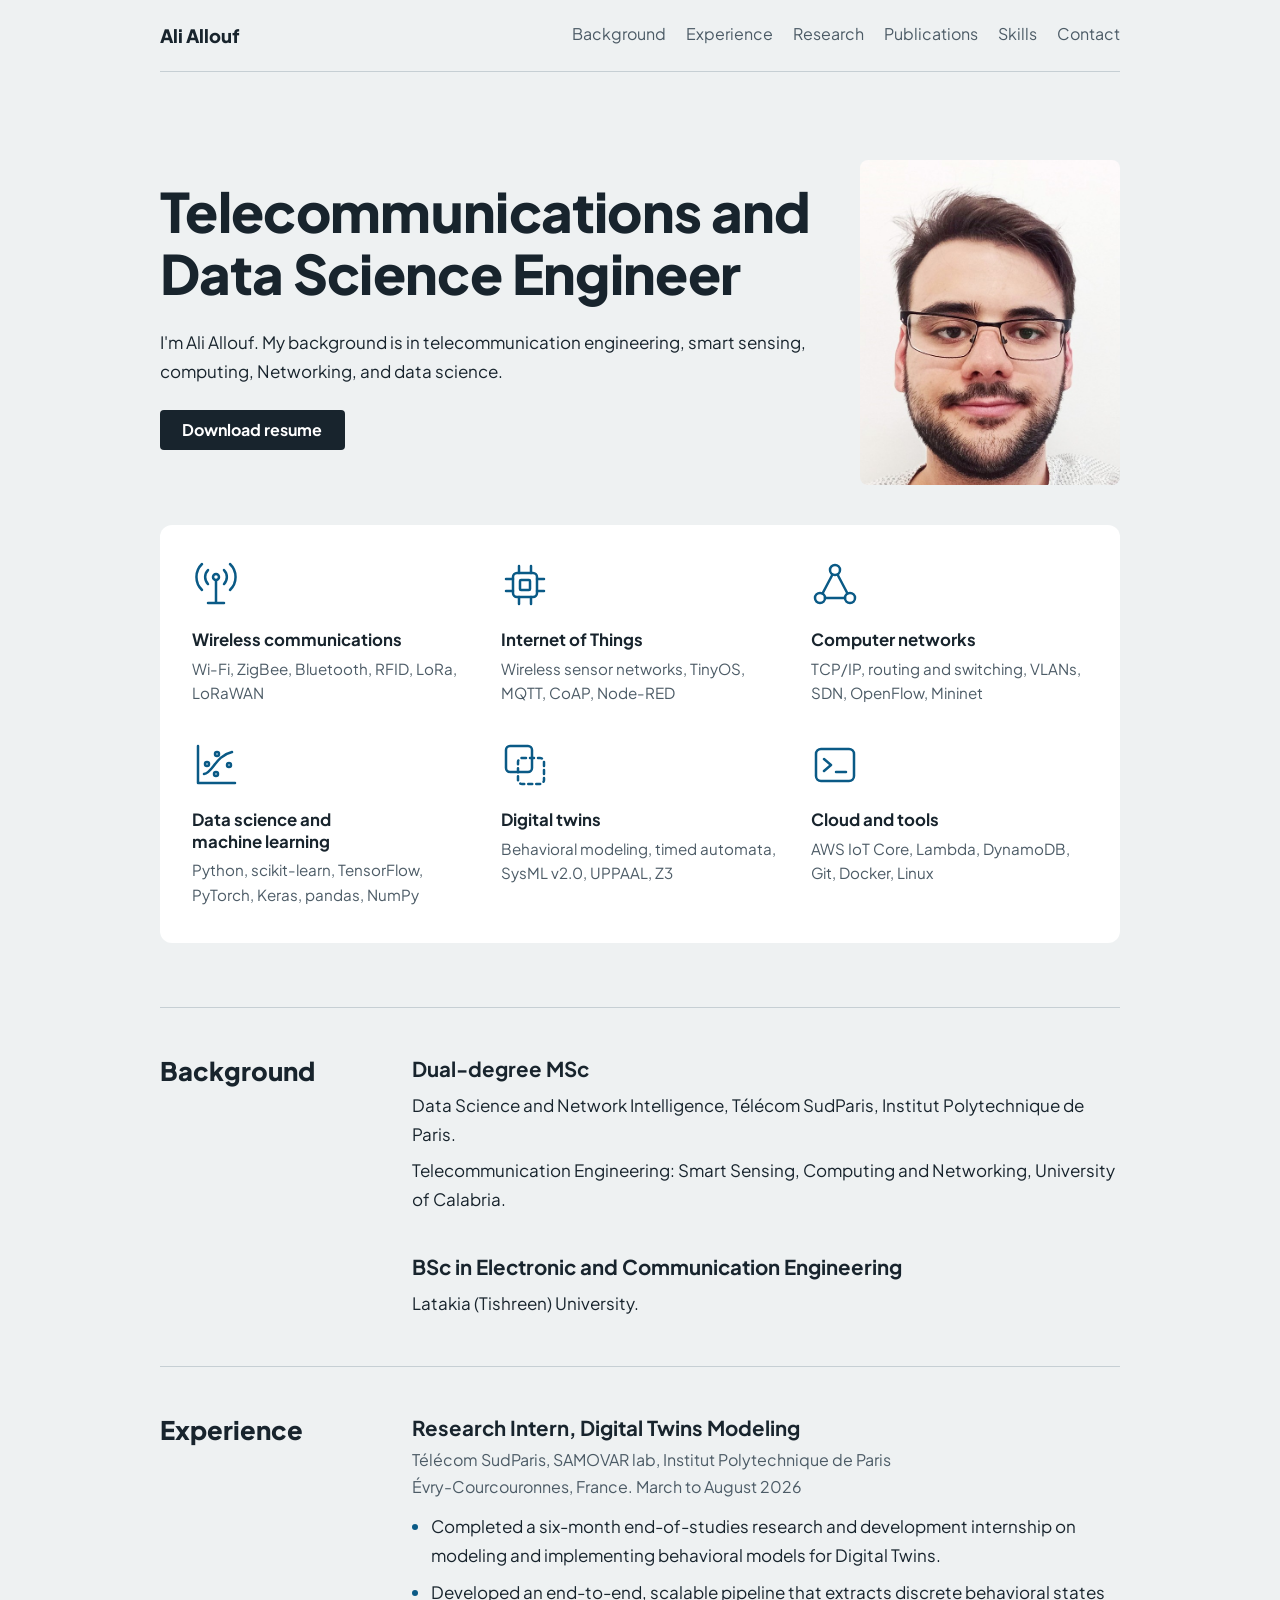
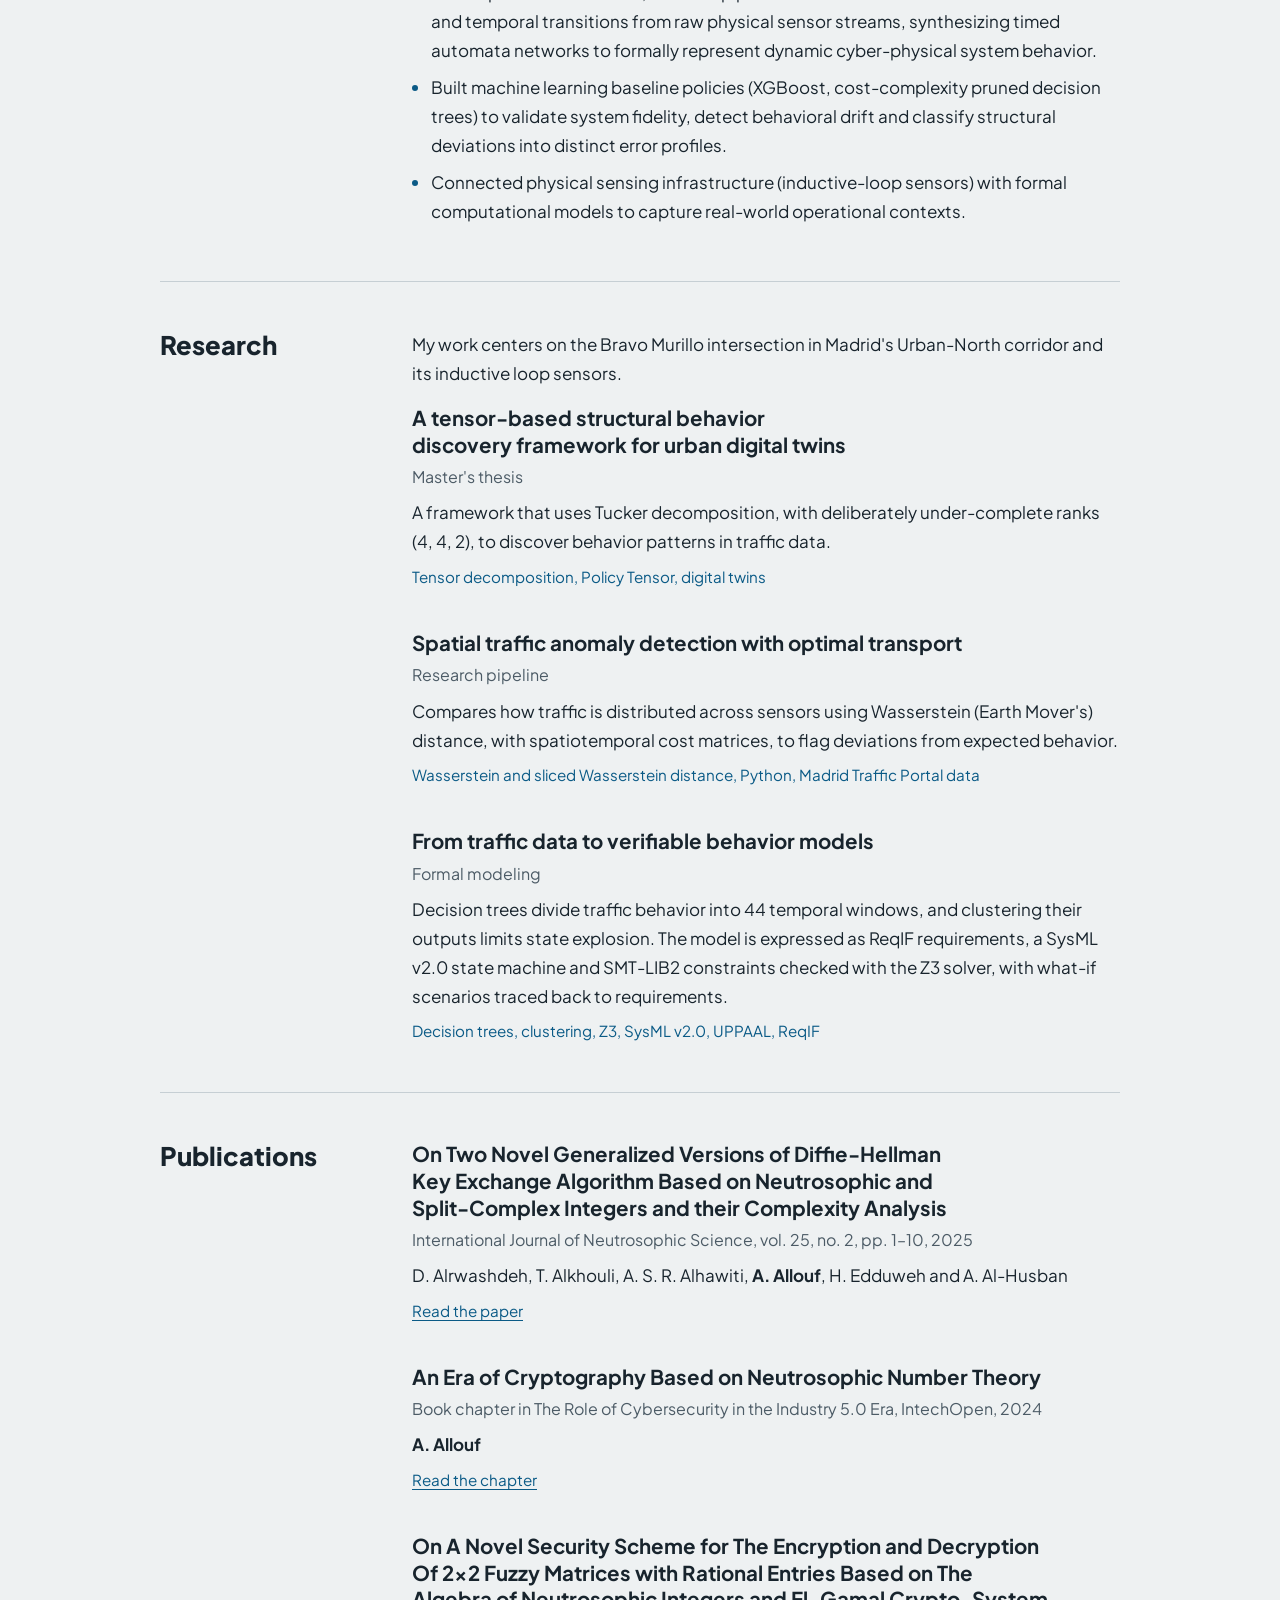
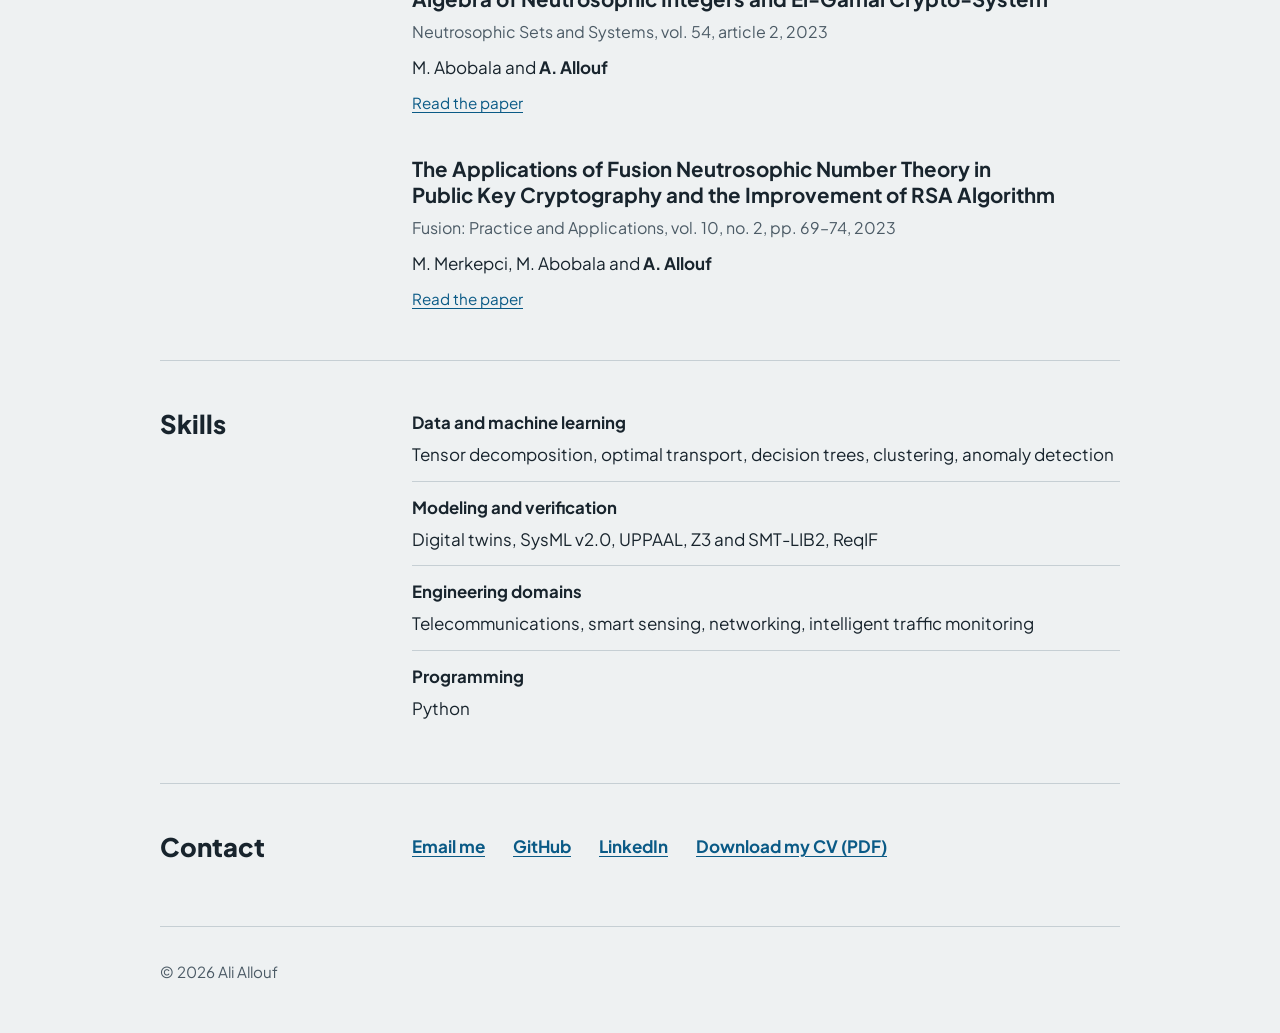
==== index.html @ 36d3539b "Add files via upload" ====
<!doctype html>
<html lang="en">
<head>
  <meta charset="utf-8">
  <meta name="viewport" content="width=device-width, initial-scale=1">
  <title>Ali Allouf: Telecommunications and Data Science Engineer </title>
  <meta name="description" content="Portfolio of Ali Allouf">
  <meta property="og:title" content="Ali Allouf">
  <meta property="og:description" content="Smart sensing, digital twins and urban traffic monitoring.">
  <meta property="og:type" content="website">
  <link rel="icon" href="assets/favicon.svg" type="image/svg+xml">
  <link rel="stylesheet" href="assets/style.css">
</head>
<body>
  <a class="skip" href="#main">Skip to content</a>

  <header class="top wrap">
    <a class="home" href="#main">Ali Allouf</a>
    <nav aria-label="Sections">
      <a href="#background">Background</a>
      <a href="#experience">Experience</a>
      <a href="#research">Research</a>
      <a href="#publication">Publications</a>
      <a href="#skills">Skills</a>
      <a href="#contact">Contact</a>
    </nav>
  </header>

  <main id="main">
    <section class="intro wrap">
      <div>
        <!-- ===== INTRO START: change only the words between the tags ===== -->
        <h1>Telecommunications and Data Science Engineer</h1>
        <p>I'm Ali Allouf. My background is in telecommunication engineering, smart sensing, computing, Networking, and data science.</p>
        <!-- ===== INTRO END ===== -->
        <p><a class="button" href="assets/Ali_Allouf_CV.pdf" download>Download resume</a></p>
      </div>
      <!-- PHOTO: upload your picture as assets/photo.jpg -->
      <img class="photo" src="assets/photo.jpg" alt="Portrait of Ali Allouf" width="600" height="750">
    </section>

    <section class="tech wrap" aria-label="Technologies">
      <ul>
        <li>
          <svg viewBox="0 0 48 48" aria-hidden="true"><path d="M24 20v22M16 42h16"/><circle cx="24" cy="16" r="3"/><path d="M16 23a10 10 0 0 1 0-14M32 9a10 10 0 0 1 0 14M10 29a18 18 0 0 1 0-26M38 3a18 18 0 0 1 0 26"/></svg>
          <h3>Wireless communications</h3>
          <p>Wi-Fi, ZigBee, Bluetooth, RFID, LoRa, LoRaWAN</p>
        </li>
        <li>
          <svg viewBox="0 0 48 48" aria-hidden="true"><rect x="12" y="12" width="24" height="24" rx="4"/><rect x="19" y="19" width="10" height="10" rx="1"/><path d="M18 12V5M30 12V5M18 43v-7M30 43v-7M12 18H5M12 30H5M43 18h-7M43 30h-7"/></svg>
          <h3>Internet of Things</h3>
          <p>Wireless sensor networks, TinyOS, MQTT, CoAP, Node-RED</p>
        </li>
        <li>
          <svg viewBox="0 0 48 48" aria-hidden="true"><circle cx="24" cy="9" r="5"/><circle cx="9" cy="37" r="5"/><circle cx="39" cy="37" r="5"/><path d="M21.5 13.5 11.5 32.5M26.5 13.5l10 19M14 37h20"/></svg>
          <h3>Computer networks</h3>
          <p>TCP/IP, routing and switching, VLANs, SDN, OpenFlow, Mininet</p>
        </li>
        <li>
          <svg viewBox="0 0 48 48" aria-hidden="true"><path d="M6 5v37h37M12 33c9-1 11-18 28-22"/><circle cx="15" cy="23" r="2"/><circle cx="24" cy="33" r="2"/><circle cx="25" cy="13" r="2"/><circle cx="37" cy="24" r="2"/></svg>
          <h3>Data science and machine learning</h3>
          <p>Python, scikit-learn, TensorFlow, PyTorch, Keras, pandas, NumPy</p>
        </li>
        <li>
          <svg viewBox="0 0 48 48" aria-hidden="true"><rect x="5" y="5" width="26" height="26" rx="4"/><rect x="17" y="17" width="26" height="26" rx="4" stroke-dasharray="4 4"/></svg>
          <h3>Digital twins</h3>
          <p>Behavioral modeling, timed automata, SysML v2.0, UPPAAL, Z3</p>
        </li>
        <li>
          <svg viewBox="0 0 48 48" aria-hidden="true"><rect x="5" y="8" width="38" height="32" rx="5"/><path d="m13 18 7 6-7 6M25 31h10"/></svg>
          <h3>Cloud and tools</h3>
          <p>AWS IoT Core, Lambda, DynamoDB, Git, Docker, Linux</p>
        </li>
      </ul>
    </section>

    <section class="block wrap" id="background">
      <h2>Background</h2>
      <div class="body">
        <article>
          <h3>Dual-degree MSc</h3>
          <p>Data Science and Network Intelligence, Télécom SudParis, Institut Polytechnique de Paris.</p>
          <p>Telecommunication Engineering: Smart Sensing, Computing and Networking, University of Calabria.</p>
        </article>
        <article>
          <h3>BSc in Electronic and Communication Engineering</h3>
          <p>Latakia (Tishreen) University.</p>
        </article>
      </div>
    </section>

    <section class="block wrap" id="experience">
      <h2>Experience</h2>
      <div class="body">
        <article>
          <h3>Research Intern, Digital Twins Modeling</h3>
          <p class="kind">Télécom SudParis, SAMOVAR lab, Institut Polytechnique de Paris<br>Évry-Courcouronnes, France. March to August 2026</p>
          <ul class="points">
            <li>Completed a six-month end-of-studies research and development internship on modeling and implementing behavioral models for Digital Twins.</li>
            <li>Developed an end-to-end, scalable pipeline that extracts discrete behavioral states and temporal transitions from raw physical sensor streams, synthesizing timed automata networks to formally represent dynamic cyber-physical system behavior.</li>
            <li>Built machine learning baseline policies (XGBoost, cost-complexity pruned decision trees) to validate system fidelity, detect behavioral drift and classify structural deviations into distinct error profiles.</li>
            <li>Connected physical sensing infrastructure (inductive-loop sensors) with formal computational models to capture real-world operational contexts.</li>
          </ul>
        </article>
      </div>
    </section>

    <section class="block wrap" id="research">
      <h2>Research</h2>
      <div class="body">
        <p>My work centers on the Bravo Murillo intersection in Madrid's Urban-North corridor and its inductive loop sensors.</p>

        <article>
          <h3>A tensor-based structural behavior discovery framework for urban digital twins</h3>
          <p class="kind">Master's thesis</p>
          <p>A framework that uses Tucker decomposition, with deliberately under-complete ranks (4, 4, 2), to discover behavior patterns in traffic data.</p>
          <p class="methods">Tensor decomposition, Policy Tensor, digital twins</p>
        </article>

        <article>
          <h3>Spatial traffic anomaly detection with optimal transport</h3>
          <p class="kind">Research pipeline</p>
          <p>Compares how traffic is distributed across sensors using Wasserstein (Earth Mover's) distance, with spatiotemporal cost matrices, to flag deviations from expected behavior.</p>
          <p class="methods">Wasserstein and sliced Wasserstein distance, Python, Madrid Traffic Portal data</p>
        </article>

        <article>
          <h3>From traffic data to verifiable behavior models</h3>
          <p class="kind">Formal modeling</p>
          <p>Decision trees divide traffic behavior into 44 temporal windows, and clustering their outputs limits state explosion. The model is expressed as ReqIF requirements, a SysML v2.0 state machine and SMT-LIB2 constraints checked with the Z3 solver, with what-if scenarios traced back to requirements.</p>
          <p class="methods">Decision trees, clustering, Z3, SysML v2.0, UPPAAL, ReqIF</p>
        </article>
      </div>
    </section>

    <section class="block wrap" id="publication">
      <h2>Publications</h2>
      <div class="body">
        <article>
          <h3>On Two Novel Generalized Versions of Diffie-Hellman Key Exchange Algorithm Based on Neutrosophic and Split-Complex Integers and their Complexity Analysis</h3>
          <p class="kind">International Journal of Neutrosophic Science, vol. 25, no. 2, pp. 1–10, 2025</p>
          <p>D. Alrwashdeh, T. Alkhouli, A. S. R. Alhawiti, <strong>A. Allouf</strong>, H. Edduweh and A. Al-Husban</p>
          <p class="methods"><a href="https://americaspg.com/articleinfo/21/show/3110">Read the paper</a></p>
        </article>
        <article>
          <h3>An Era of Cryptography Based on Neutrosophic Number Theory</h3>
          <p class="kind">Book chapter in The Role of Cybersecurity in the Industry 5.0 Era, IntechOpen, 2024</p>
          <p><strong>A. Allouf</strong></p>
          <p class="methods"><a href="https://www.intechopen.com/chapters/89466">Read the chapter</a></p>
        </article>
        <article>
          <h3>On A Novel Security Scheme for The Encryption and Decryption Of 2×2 Fuzzy Matrices with Rational Entries Based on The Algebra of Neutrosophic Integers and El-Gamal Crypto-System</h3>
          <p class="kind">Neutrosophic Sets and Systems, vol. 54, article 2, 2023</p>
          <p>M. Abobala and <strong>A. Allouf</strong></p>
          <p class="methods"><a href="https://zenodo.org/records/7814503">Read the paper</a></p>
        </article>
        <article>
          <h3>The Applications of Fusion Neutrosophic Number Theory in Public Key Cryptography and the Improvement of RSA Algorithm</h3>
          <p class="kind">Fusion: Practice and Applications, vol. 10, no. 2, pp. 69–74, 2023</p>
          <p>M. Merkepci, M. Abobala and <strong>A. Allouf</strong></p>
          <p class="methods"><a href="https://www.americaspg.com/articleinfo/3/show/1652">Read the paper</a></p>
        </article>
      </div>
    </section>

    <section class="block wrap" id="skills">
      <h2>Skills</h2>
      <dl class="body">
        <div><dt>Data and machine learning</dt><dd>Tensor decomposition, optimal transport, decision trees, clustering, anomaly detection</dd></div>
        <div><dt>Modeling and verification</dt><dd>Digital twins, SysML v2.0, UPPAAL, Z3 and SMT-LIB2, ReqIF</dd></div>
        <div><dt>Engineering domains</dt><dd>Telecommunications, smart sensing, networking, intelligent traffic monitoring</dd></div>
        <div><dt>Programming</dt><dd>Python</dd></div>
      </dl>
    </section>

    <section class="block wrap" id="contact">
      <h2>Contact</h2>
      <div class="body">
        <ul class="links">
          <li><a href="mailto:ali1allouf@gmail.com">Email me</a></li>
          <li><a href="https://github.com/aliallouf">GitHub</a></li>
          <li><a href="https://www.linkedin.com/in/ali-allouf-586235282/">LinkedIn</a></li>
          <li><a href="assets/Ali_Allouf_CV.pdf">Download my CV (PDF)</a></li>
        </ul>  
      </div>
    </section>
  </main>

  <footer class="wrap">© 2026 Ali Allouf</footer>
</body>
</html>
---- assets/style.css ----
@font-face { font-family: "Jakarta"; font-weight: 400; font-display: swap; src: url("fonts/plus-jakarta-sans-latin-400-normal.woff2") format("woff2"); }
@font-face { font-family: "Jakarta"; font-weight: 500; font-display: swap; src: url("fonts/plus-jakarta-sans-latin-500-normal.woff2") format("woff2"); }
@font-face { font-family: "Jakarta"; font-weight: 700; font-display: swap; src: url("fonts/plus-jakarta-sans-latin-700-normal.woff2") format("woff2"); }
@font-face { font-family: "Jakarta"; font-weight: 800; font-display: swap; src: url("fonts/plus-jakarta-sans-latin-800-normal.woff2") format("woff2"); }
:root {
  --ground: #eef1f2;
  --ink: #18242d;
  --muted: #4c5b66;
  --asphalt: #333d45;
  --marking: #f4b400;
  --link: #0a5a86;
  --rule: #c6cfd4;
}

* { box-sizing: border-box; }
html { scroll-behavior: smooth; }
body {
  margin: 0;
  background: var(--ground);
  color: var(--ink);
  font: 400 1.0625rem/1.7 "Jakarta", system-ui, sans-serif;
}
.wrap { width: min(100% - 2.5rem, 960px); margin-inline: auto; }
a { color: var(--link); text-underline-offset: 0.2em; }
a:focus-visible { outline: 3px solid var(--link); outline-offset: 3px; }
.skip { position: absolute; left: -999rem; }
.skip:focus { left: 1rem; top: 1rem; background: #fff; padding: 0.5rem 1rem; z-index: 1; }

h1, h2, h3, .top, .kind, .methods, dt, footer, .links { font-family: "Jakarta", system-ui, sans-serif; }

.top { display: flex; flex-wrap: wrap; justify-content: space-between; gap: 0.5rem 2rem; padding-block: 1.25rem; border-bottom: 1px solid var(--rule); }
.home { font-weight: 800; font-size: 1.15rem; color: var(--ink); text-decoration: none; }
nav { display: flex; flex-wrap: wrap; gap: 0.25rem 1.25rem; font-size: 1rem; }
nav a { text-decoration: none; color: var(--muted); }
nav a:hover { color: var(--link); text-decoration: underline; }

.intro { display: grid; grid-template-columns: minmax(0, 1fr) 260px; gap: 3rem; align-items: center; padding-block: clamp(3rem, 8vw, 5.5rem) 2.5rem; }
.photo { display: block; width: 100%; height: auto; aspect-ratio: 4 / 5; object-fit: cover; border-radius: 8px; }
.button { display: inline-block; margin-top: 0.5rem; padding: 0.6rem 1.4rem; background: var(--ink); color: #fff; border-radius: 4px; font: 700 1rem "Jakarta", system-ui, sans-serif; text-decoration: none; }
.button:hover { background: var(--link); }
h1 { margin: 0 0 1.5rem; max-width: 19ch; font-weight: 800; font-size: clamp(2.1rem, 5.2vw, 3.4rem); line-height: 1.14; letter-spacing: -0.012em; text-wrap: balance; }
.intro p { max-width: 62ch; margin: 0 0 1rem; }
.intro .status { border-left: 6px solid var(--marking); padding-left: 1rem; font-weight: 700; }

.tech { margin-bottom: 4rem; background: #fff; border-radius: 12px; padding: 2.25rem 2rem; }
.tech ul { list-style: none; margin: 0; padding: 0; display: grid; grid-template-columns: repeat(3, minmax(0, 1fr)); gap: 2.25rem 2rem; }
.tech svg { width: 48px; height: 48px; fill: none; stroke: var(--link); stroke-width: 2.5; stroke-linecap: round; stroke-linejoin: round; overflow: visible; }
.tech h3 { margin-top: 0.75rem; font-size: 1.05rem; }
.tech p { margin: 0.35rem 0 0; color: var(--muted); font-size: 0.95rem; line-height: 1.6; }
.points { margin: 0.75rem 0 0; padding-left: 1.2rem; }
.points li { margin-bottom: 0.5rem; }
.points li::marker { color: var(--link); }

.block { display: grid; grid-template-columns: 220px 1fr; gap: 2rem; padding-block: 3rem; border-top: 1px solid var(--rule); scroll-margin-top: 1rem; }
h2 { margin: 0; font-size: 1.6rem; font-weight: 800; line-height: 1.2; }
.body { max-width: 66ch; margin: 0; }
.body > :first-child, article > :first-child { margin-top: 0; }
article { margin-bottom: 2.5rem; }
article:last-child { margin-bottom: 0; }
article p { margin: 0.5rem 0 0; }
h3 { margin: 0; font-size: 1.28rem; font-weight: 700; line-height: 1.3; text-wrap: balance; }
article .kind { margin-top: 0.3rem; color: var(--muted); font-size: 1rem; }
article .methods { font-size: 0.95rem; color: var(--link); }

dl div { padding-block: 0.75rem; border-bottom: 1px solid var(--rule); }
dl div:first-child { padding-top: 0; }
dl div:last-child { border-bottom: 0; }
dt { font-weight: 700; font-size: 1.05rem; }
dd { margin: 0.15rem 0 0; }

.links { list-style: none; padding: 0; display: flex; flex-wrap: wrap; gap: 0.75rem 1.75rem; font-weight: 700; }
footer { padding-block: 2rem 3rem; border-top: 1px solid var(--rule); color: var(--muted); font-size: 0.95rem; }

@media (max-width: 720px) {
  .intro { grid-template-columns: minmax(0, 1fr); gap: 2rem; }
  .photo { order: -1; width: min(220px, 70%); }
  .block { grid-template-columns: 1fr; gap: 1.25rem; padding-block: 2.5rem; }
  .tech { padding: 1.75rem 1.25rem; }
  .tech ul { grid-template-columns: repeat(2, minmax(0, 1fr)); gap: 1.75rem 1.25rem; }
}
@media (max-width: 460px) {
  .tech ul { grid-template-columns: minmax(0, 1fr); }
}
@media (prefers-reduced-motion: reduce) {
  html { scroll-behavior: auto; }
}
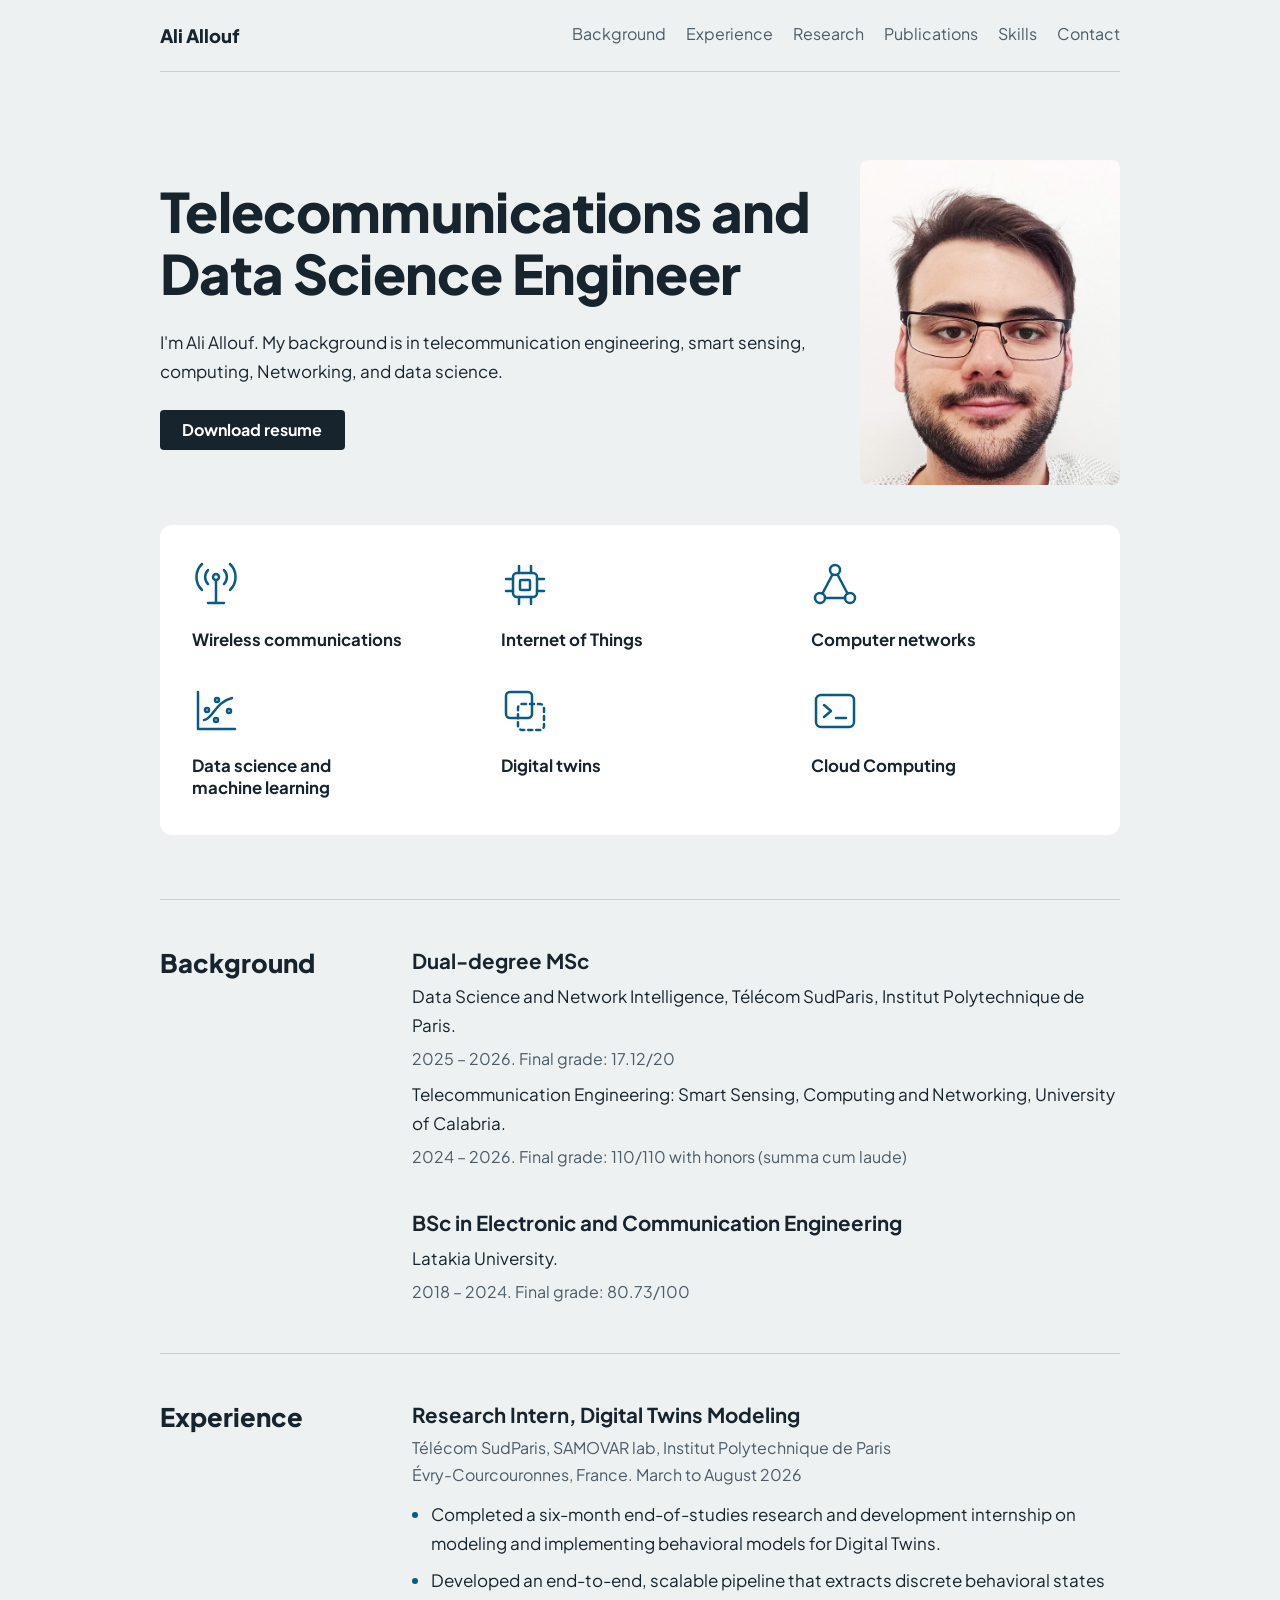
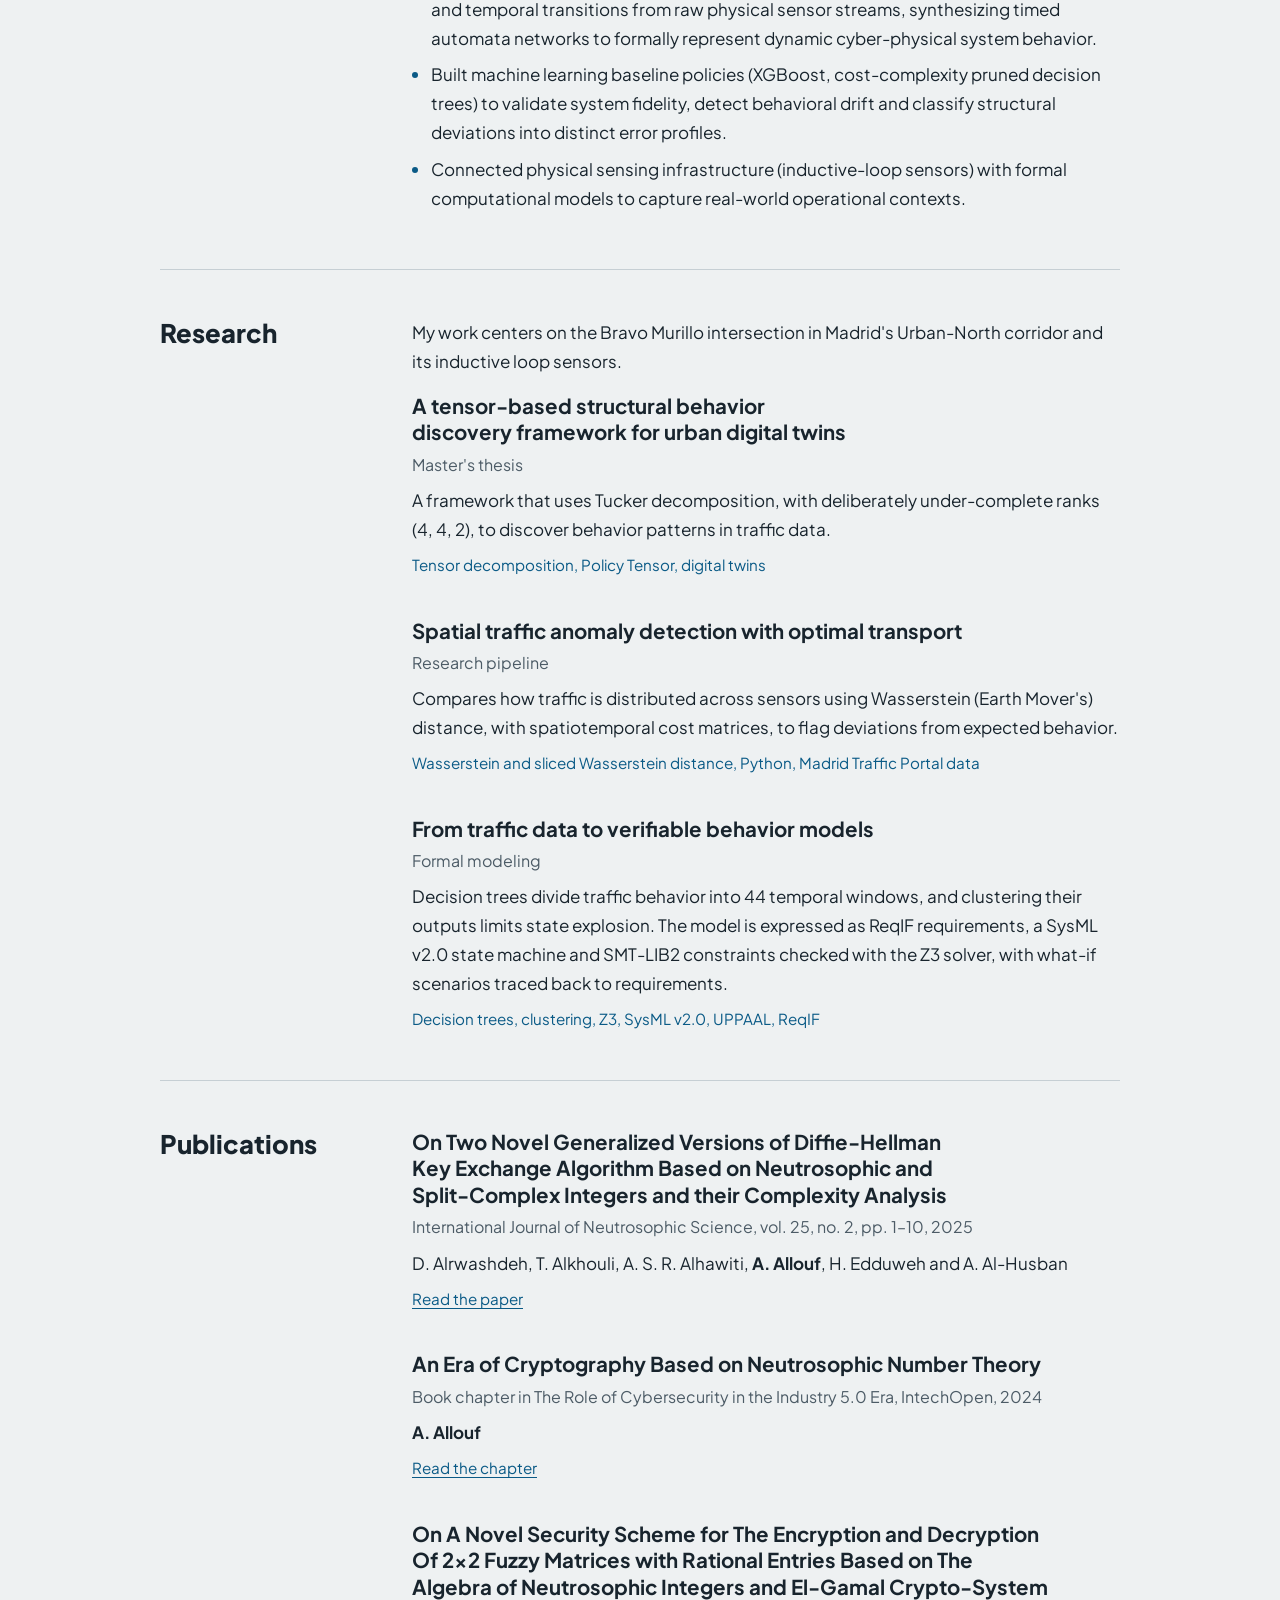
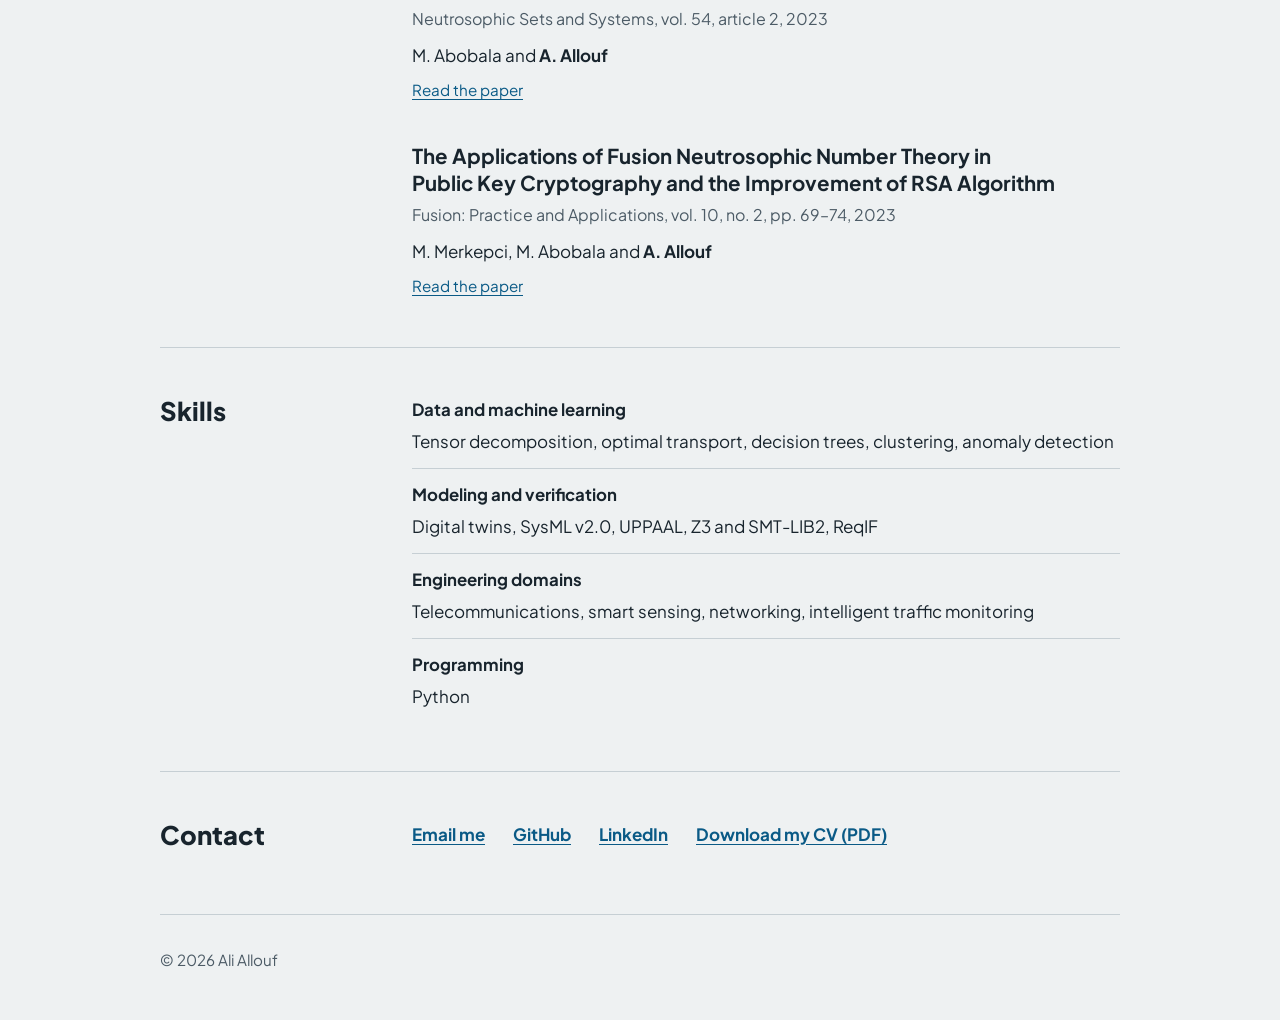
==== commit 29484df3: "Update technology references and education details Removed outdated technology references and update" ====
--- a/index.html
+++ b/index.html
@@ -44,32 +44,26 @@
         <li>
           <svg viewBox="0 0 48 48" aria-hidden="true"><path d="M24 20v22M16 42h16"/><circle cx="24" cy="16" r="3"/><path d="M16 23a10 10 0 0 1 0-14M32 9a10 10 0 0 1 0 14M10 29a18 18 0 0 1 0-26M38 3a18 18 0 0 1 0 26"/></svg>
           <h3>Wireless communications</h3>
-          <p>Wi-Fi, ZigBee, Bluetooth, RFID, LoRa, LoRaWAN</p>
         </li>
         <li>
           <svg viewBox="0 0 48 48" aria-hidden="true"><rect x="12" y="12" width="24" height="24" rx="4"/><rect x="19" y="19" width="10" height="10" rx="1"/><path d="M18 12V5M30 12V5M18 43v-7M30 43v-7M12 18H5M12 30H5M43 18h-7M43 30h-7"/></svg>
           <h3>Internet of Things</h3>
-          <p>Wireless sensor networks, TinyOS, MQTT, CoAP, Node-RED</p>
         </li>
         <li>
           <svg viewBox="0 0 48 48" aria-hidden="true"><circle cx="24" cy="9" r="5"/><circle cx="9" cy="37" r="5"/><circle cx="39" cy="37" r="5"/><path d="M21.5 13.5 11.5 32.5M26.5 13.5l10 19M14 37h20"/></svg>
           <h3>Computer networks</h3>
-          <p>TCP/IP, routing and switching, VLANs, SDN, OpenFlow, Mininet</p>
         </li>
         <li>
           <svg viewBox="0 0 48 48" aria-hidden="true"><path d="M6 5v37h37M12 33c9-1 11-18 28-22"/><circle cx="15" cy="23" r="2"/><circle cx="24" cy="33" r="2"/><circle cx="25" cy="13" r="2"/><circle cx="37" cy="24" r="2"/></svg>
           <h3>Data science and machine learning</h3>
-          <p>Python, scikit-learn, TensorFlow, PyTorch, Keras, pandas, NumPy</p>
         </li>
         <li>
           <svg viewBox="0 0 48 48" aria-hidden="true"><rect x="5" y="5" width="26" height="26" rx="4"/><rect x="17" y="17" width="26" height="26" rx="4" stroke-dasharray="4 4"/></svg>
           <h3>Digital twins</h3>
-          <p>Behavioral modeling, timed automata, SysML v2.0, UPPAAL, Z3</p>
         </li>
         <li>
           <svg viewBox="0 0 48 48" aria-hidden="true"><rect x="5" y="8" width="38" height="32" rx="5"/><path d="m13 18 7 6-7 6M25 31h10"/></svg>
-          <h3>Cloud and tools</h3>
-          <p>AWS IoT Core, Lambda, DynamoDB, Git, Docker, Linux</p>
+          <h3>Cloud Computing</h3>
         </li>
       </ul>
     </section>
@@ -80,15 +74,18 @@
         <article>
           <h3>Dual-degree MSc</h3>
           <p>Data Science and Network Intelligence, Télécom SudParis, Institut Polytechnique de Paris.</p>
+          <p class="kind">2025 – 2026. Final grade: 17.12/20</p>
           <p>Telecommunication Engineering: Smart Sensing, Computing and Networking, University of Calabria.</p>
+          <p class="kind">2024 – 2026. Final grade: 110/110 with honors (summa cum laude)</p>
         </article>
         <article>
           <h3>BSc in Electronic and Communication Engineering</h3>
-          <p>Latakia (Tishreen) University.</p>
+          <p>Latakia University.</p>
+          <p class="kind">2018 – 2024. Final grade: 80.73/100</p>
         </article>
       </div>
     </section>
-
+    
     <section class="block wrap" id="experience">
       <h2>Experience</h2>
       <div class="body">
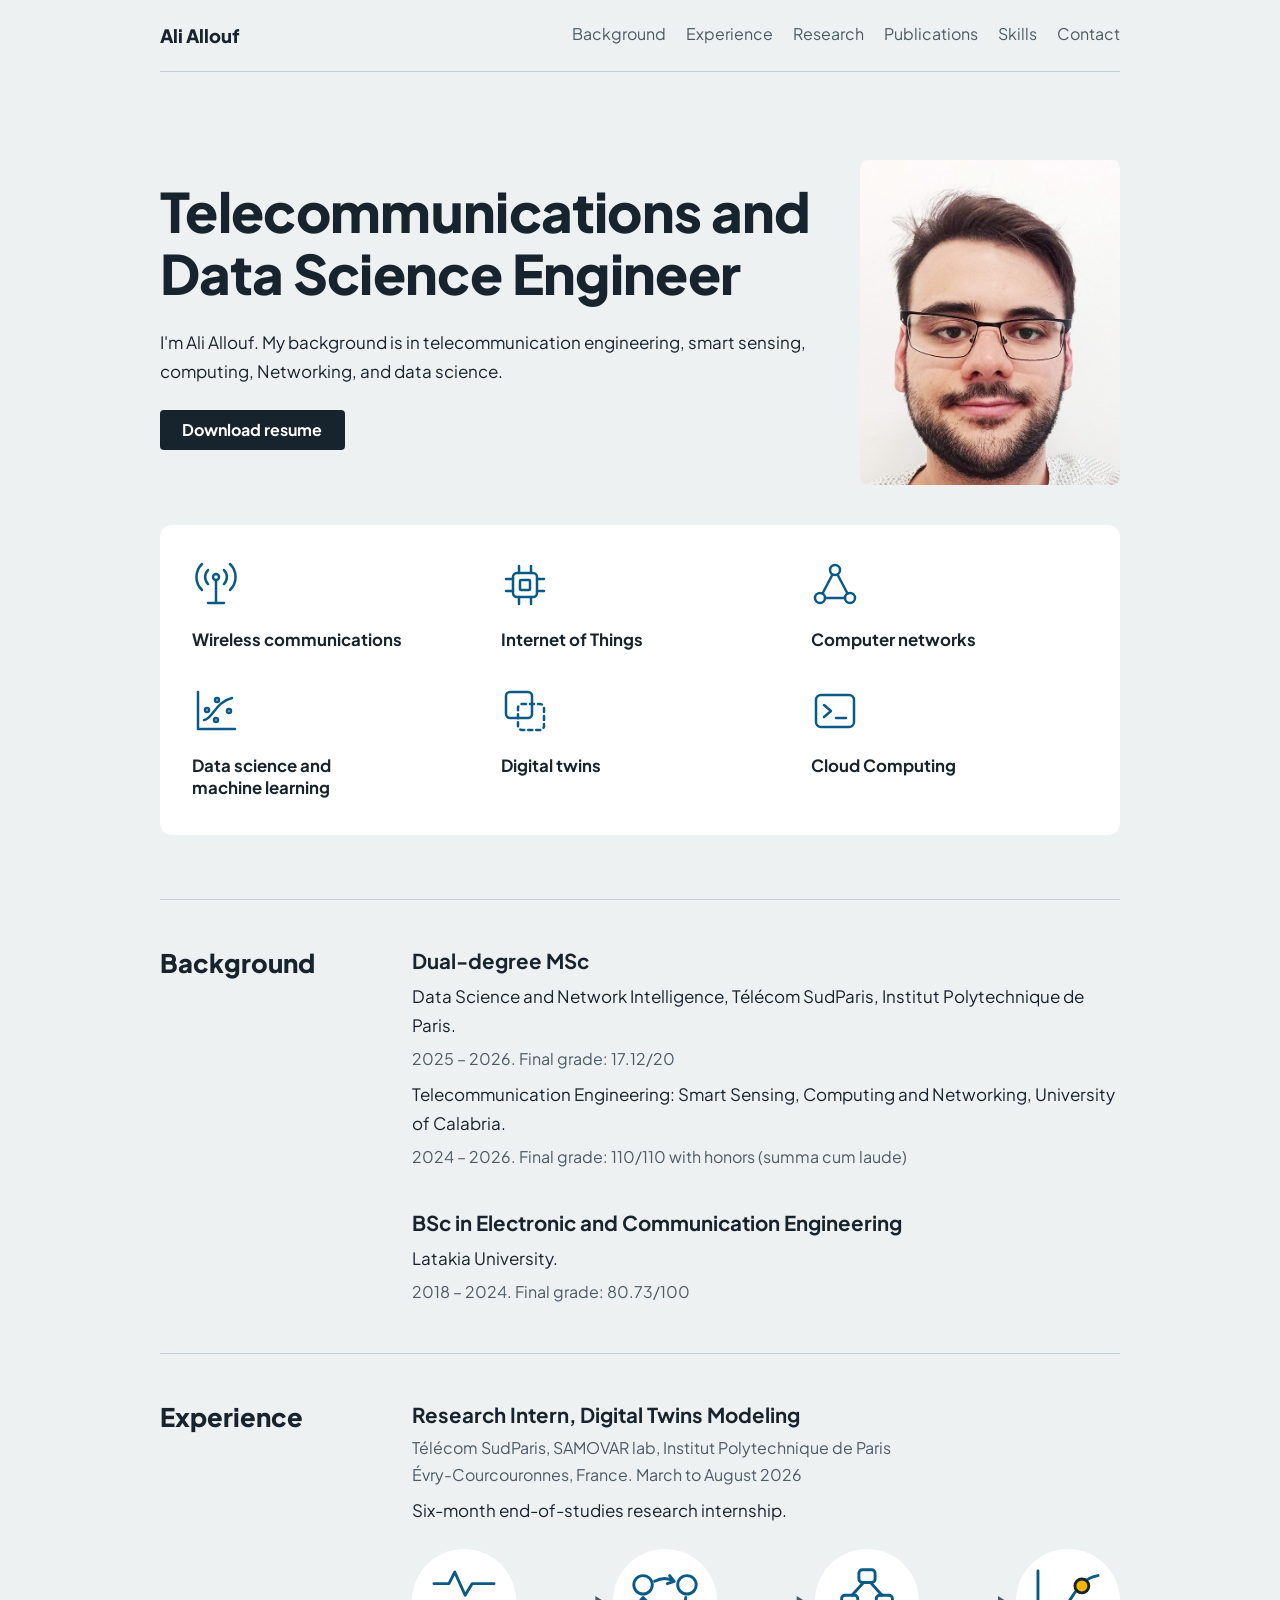
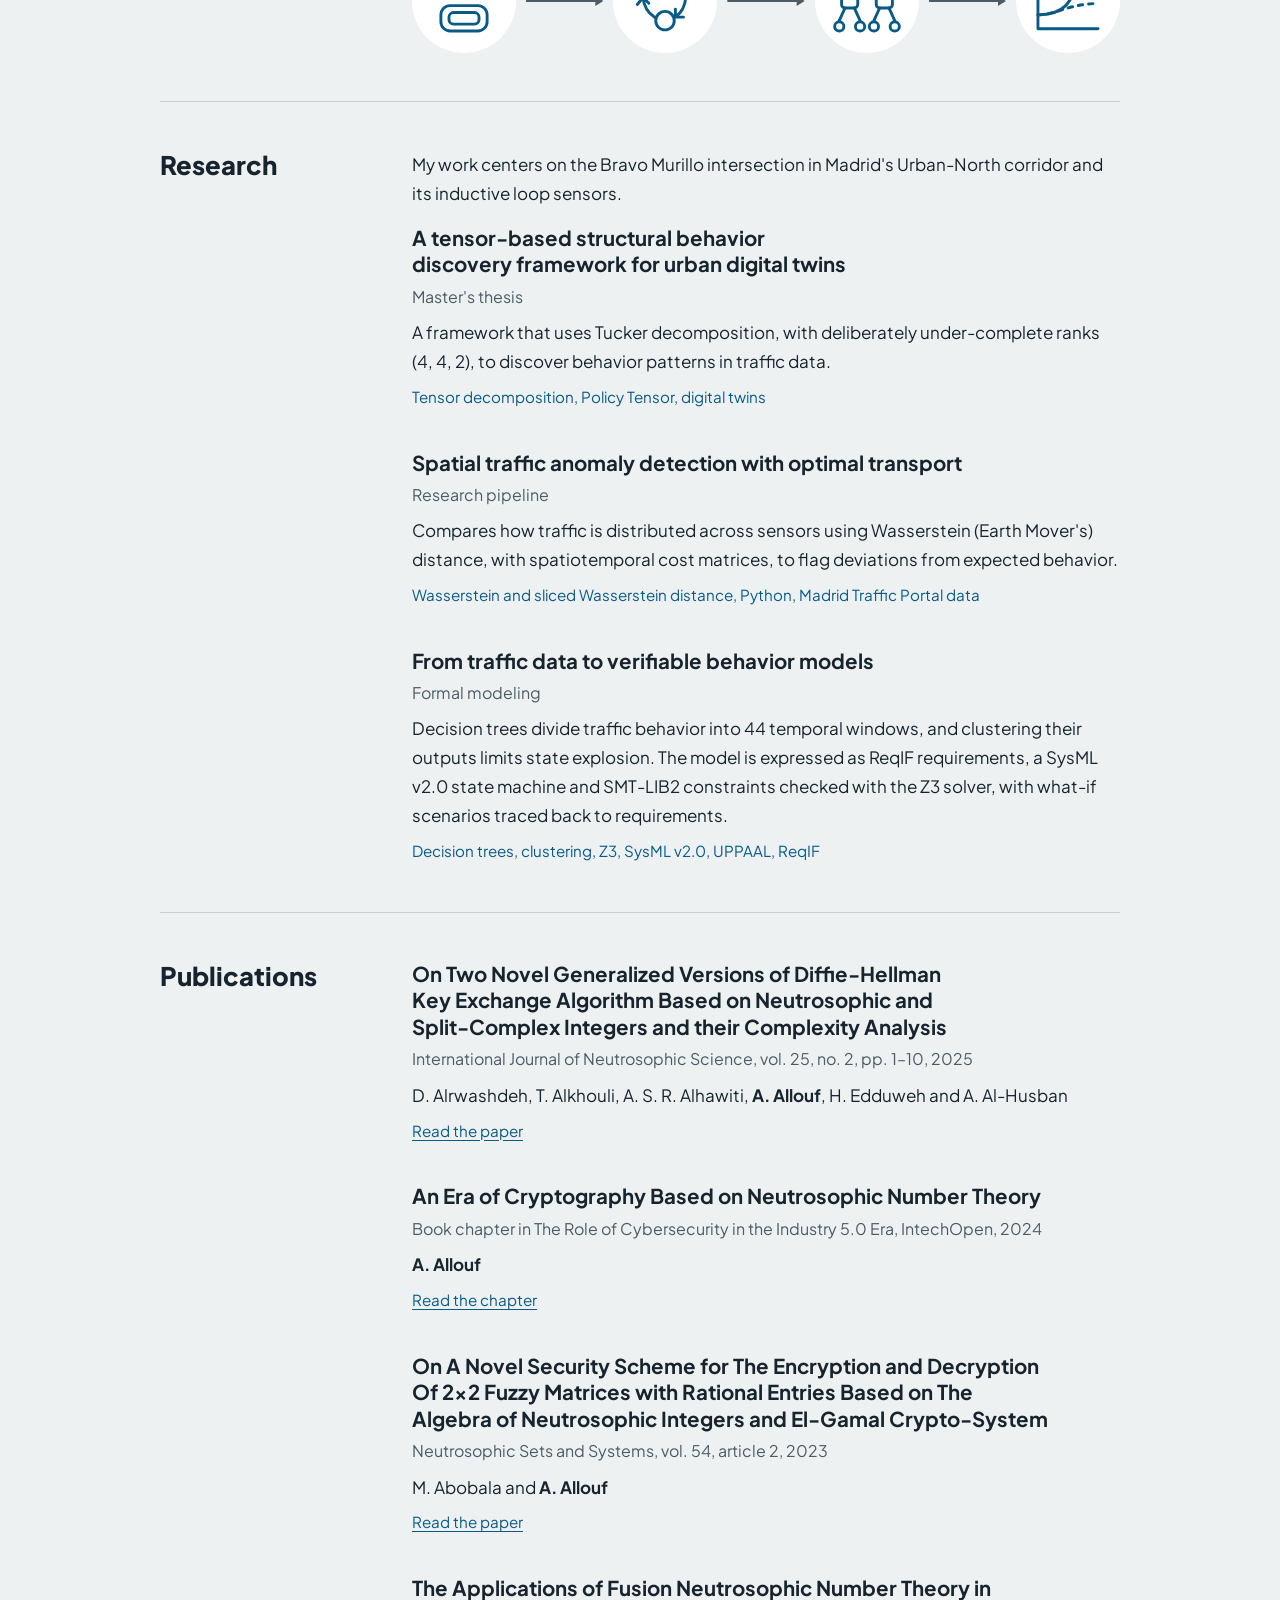
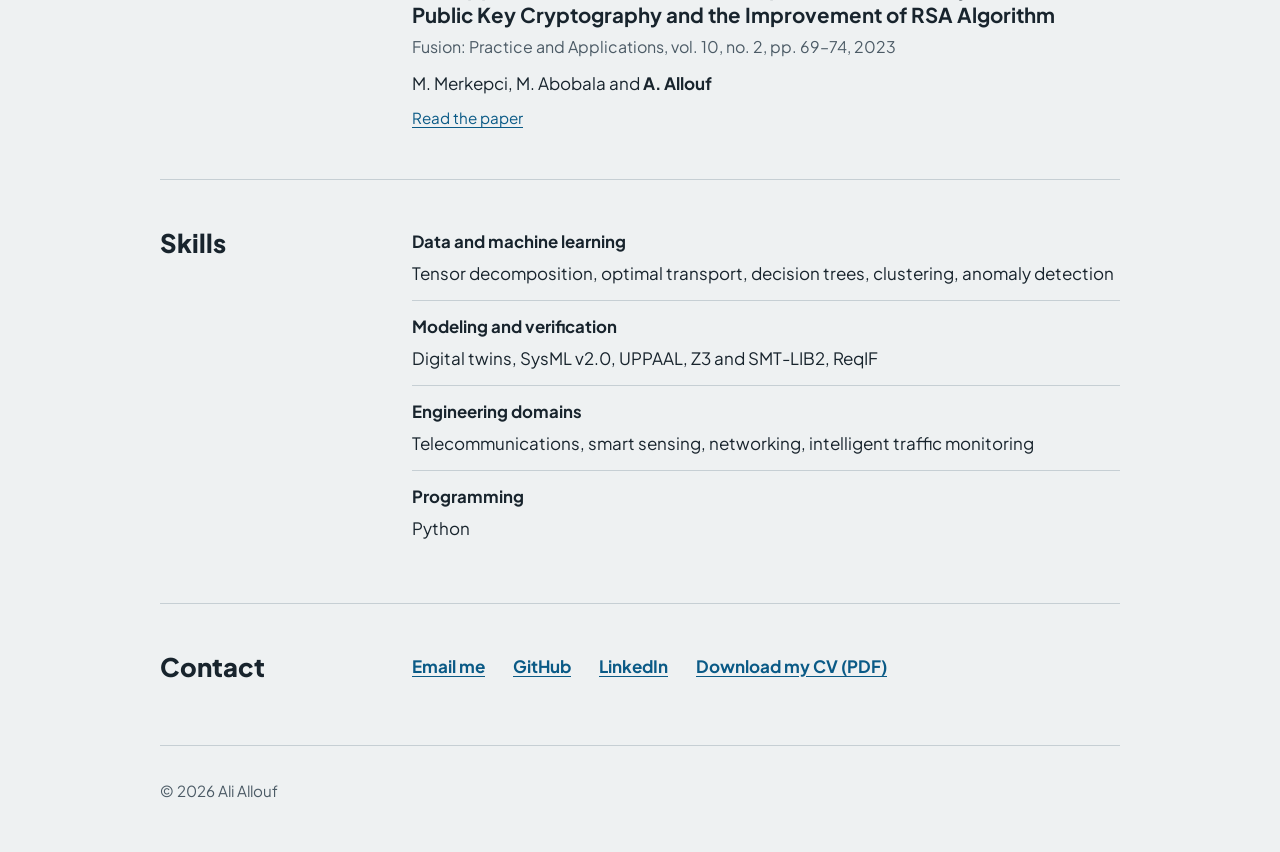
==== commit b76fbfa4: "Add files via upload" ====
--- a/index.html
+++ b/index.html
@@ -92,12 +92,13 @@
         <article>
           <h3>Research Intern, Digital Twins Modeling</h3>
           <p class="kind">Télécom SudParis, SAMOVAR lab, Institut Polytechnique de Paris<br>Évry-Courcouronnes, France. March to August 2026</p>
-          <ul class="points">
-            <li>Completed a six-month end-of-studies research and development internship on modeling and implementing behavioral models for Digital Twins.</li>
-            <li>Developed an end-to-end, scalable pipeline that extracts discrete behavioral states and temporal transitions from raw physical sensor streams, synthesizing timed automata networks to formally represent dynamic cyber-physical system behavior.</li>
-            <li>Built machine learning baseline policies (XGBoost, cost-complexity pruned decision trees) to validate system fidelity, detect behavioral drift and classify structural deviations into distinct error profiles.</li>
-            <li>Connected physical sensing infrastructure (inductive-loop sensors) with formal computational models to capture real-world operational contexts.</li>
-          </ul>
+          <p>Six-month end-of-studies research internship.</p>
+          <ol class="flow" aria-label="Internship workflow">
+            <li><svg viewBox="-13 -13 90 90" role="img" aria-label="Signals from inductive loop sensors in the road"><path d="M6 17h13l5-10 9 20 6-10h19"/><rect x="12" y="36" width="40" height="22" rx="8"/><rect x="19" y="42" width="26" height="10" rx="4"/></svg></li>
+            <li><svg viewBox="-13 -13 90 90" role="img" aria-label="Behavioral states and timed transitions"><circle cx="13" cy="18" r="8"/><circle cx="51" cy="18" r="8"/><circle cx="32" cy="49" r="8"/><path d="M23 15q9-5 17 0M36 10l4 5-6 2M50 29q-1 11-9 17M41 39v7h7M23 46q-9-6-10-17M8 35l5-6 5 5"/></svg></li>
+            <li><svg viewBox="-13 -13 90 90" role="img" aria-label="Machine learning baseline models"><rect x="25" y="5" width="14" height="11" rx="3"/><rect x="10" y="27" width="14" height="11" rx="3"/><rect x="40" y="27" width="14" height="11" rx="3"/><path d="M29 16 19 27M35 16l10 11M13 38l-5 11M21 38l5 11M43 38l-5 11M51 38l5 11"/><circle cx="8" cy="54" r="4"/><circle cx="26" cy="54" r="4"/><circle cx="38" cy="54" r="4"/><circle cx="56" cy="54" r="4"/></svg></li>
+            <li><svg viewBox="-13 -13 90 90" role="img" aria-label="Detection and classification of behavioral drift"><path d="M6 6v50h52"/><path d="M6 44c16 0 24-9 52-10" stroke-dasharray="4 5"/><path d="M6 44c10 0 18-2 24-8s12-24 28-26"/><circle class="alert" cx="44" cy="19" r="6"/></svg></li>
+          </ol>
         </article>
       </div>
     </section>
--- a/assets/style.css
+++ b/assets/style.css
@@ -47,9 +47,12 @@
 .tech svg { width: 48px; height: 48px; fill: none; stroke: var(--link); stroke-width: 2.5; stroke-linecap: round; stroke-linejoin: round; overflow: visible; }
 .tech h3 { margin-top: 0.75rem; font-size: 1.05rem; }
 .tech p { margin: 0.35rem 0 0; color: var(--muted); font-size: 0.95rem; line-height: 1.6; }
-.points { margin: 0.75rem 0 0; padding-left: 1.2rem; }
-.points li { margin-bottom: 0.5rem; }
-.points li::marker { color: var(--link); }
+.flow { list-style: none; margin: 1.5rem 0 0; padding: 0; display: flex; align-items: center; }
+.flow li { display: flex; align-items: center; }
+.flow li + li { flex: 1; }
+.flow li + li::before { content: ""; flex: 1; min-width: 10px; height: 10px; margin-inline: clamp(3px, 1vw, 10px); background: var(--muted); clip-path: polygon(0 4px, calc(100% - 8px) 4px, calc(100% - 8px) 0, 100% 50%, calc(100% - 8px) 100%, calc(100% - 8px) 6px, 0 6px); }
+.flow svg { width: clamp(48px, 13vw, 104px); height: auto; aspect-ratio: 1; background: #fff; border-radius: 50%; fill: none; stroke: var(--link); stroke-width: 2.5; stroke-linecap: round; stroke-linejoin: round; }
+.flow .alert { fill: var(--marking); stroke: var(--ink); }
 
 .block { display: grid; grid-template-columns: 220px 1fr; gap: 2rem; padding-block: 3rem; border-top: 1px solid var(--rule); scroll-margin-top: 1rem; }
 h2 { margin: 0; font-size: 1.6rem; font-weight: 800; line-height: 1.2; }
@@ -81,6 +84,9 @@
 @media (max-width: 460px) {
   .tech ul { grid-template-columns: minmax(0, 1fr); }
 }
+@media (max-width: 360px) {
+  h1 { font-size: 1.65rem; }
+}
 @media (prefers-reduced-motion: reduce) {
   html { scroll-behavior: auto; }
 }
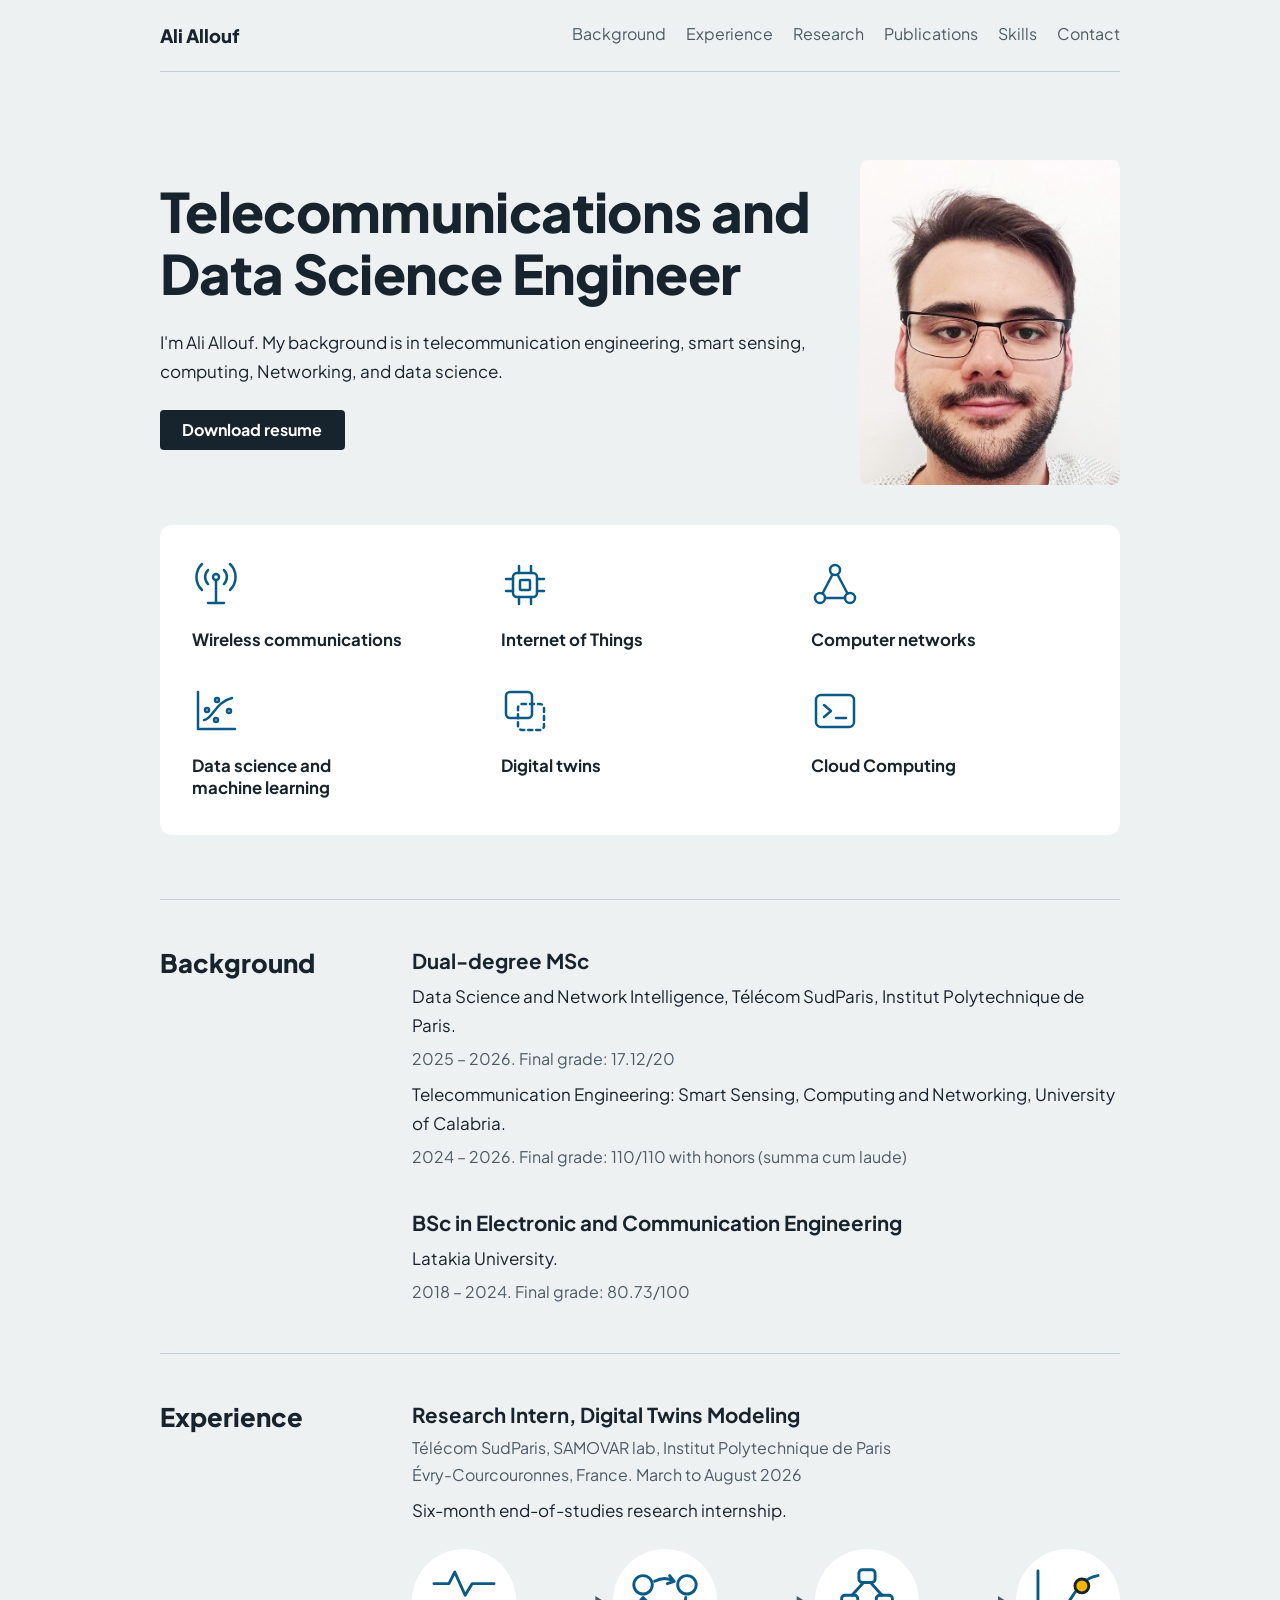
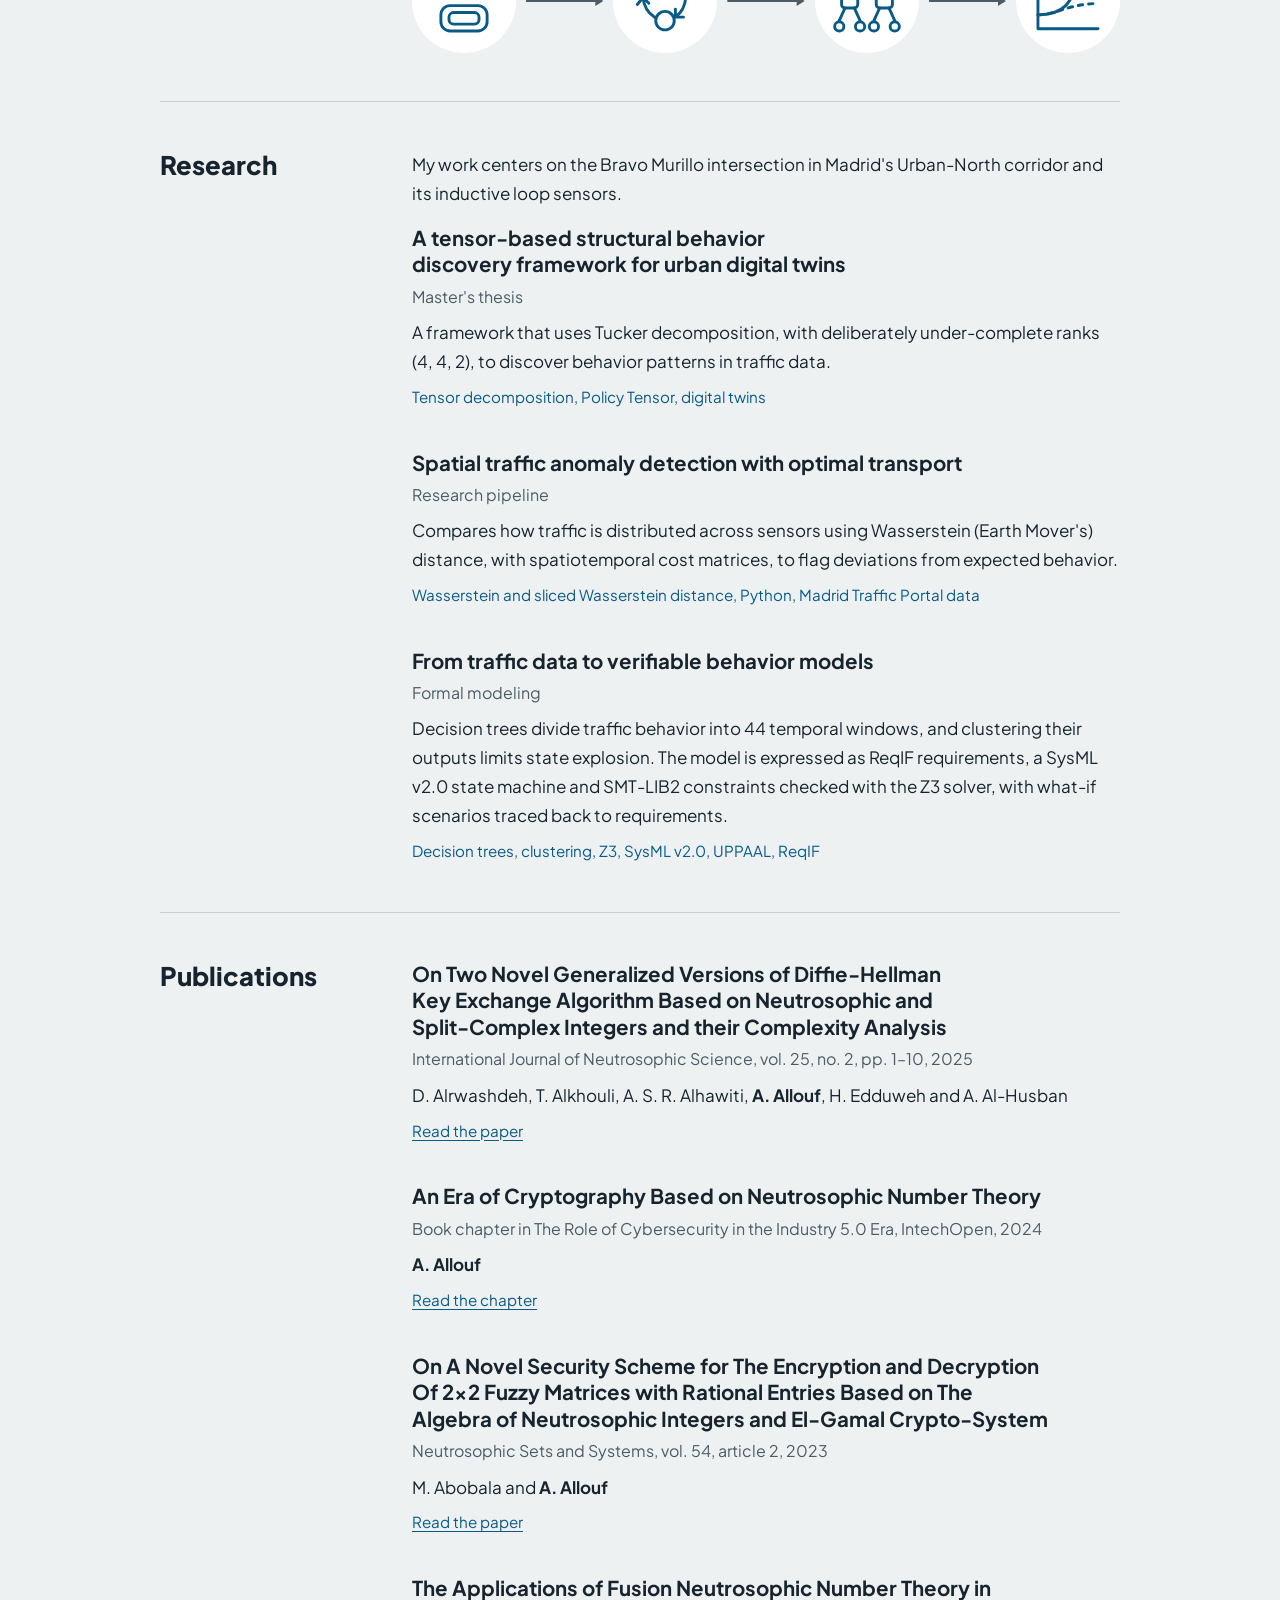
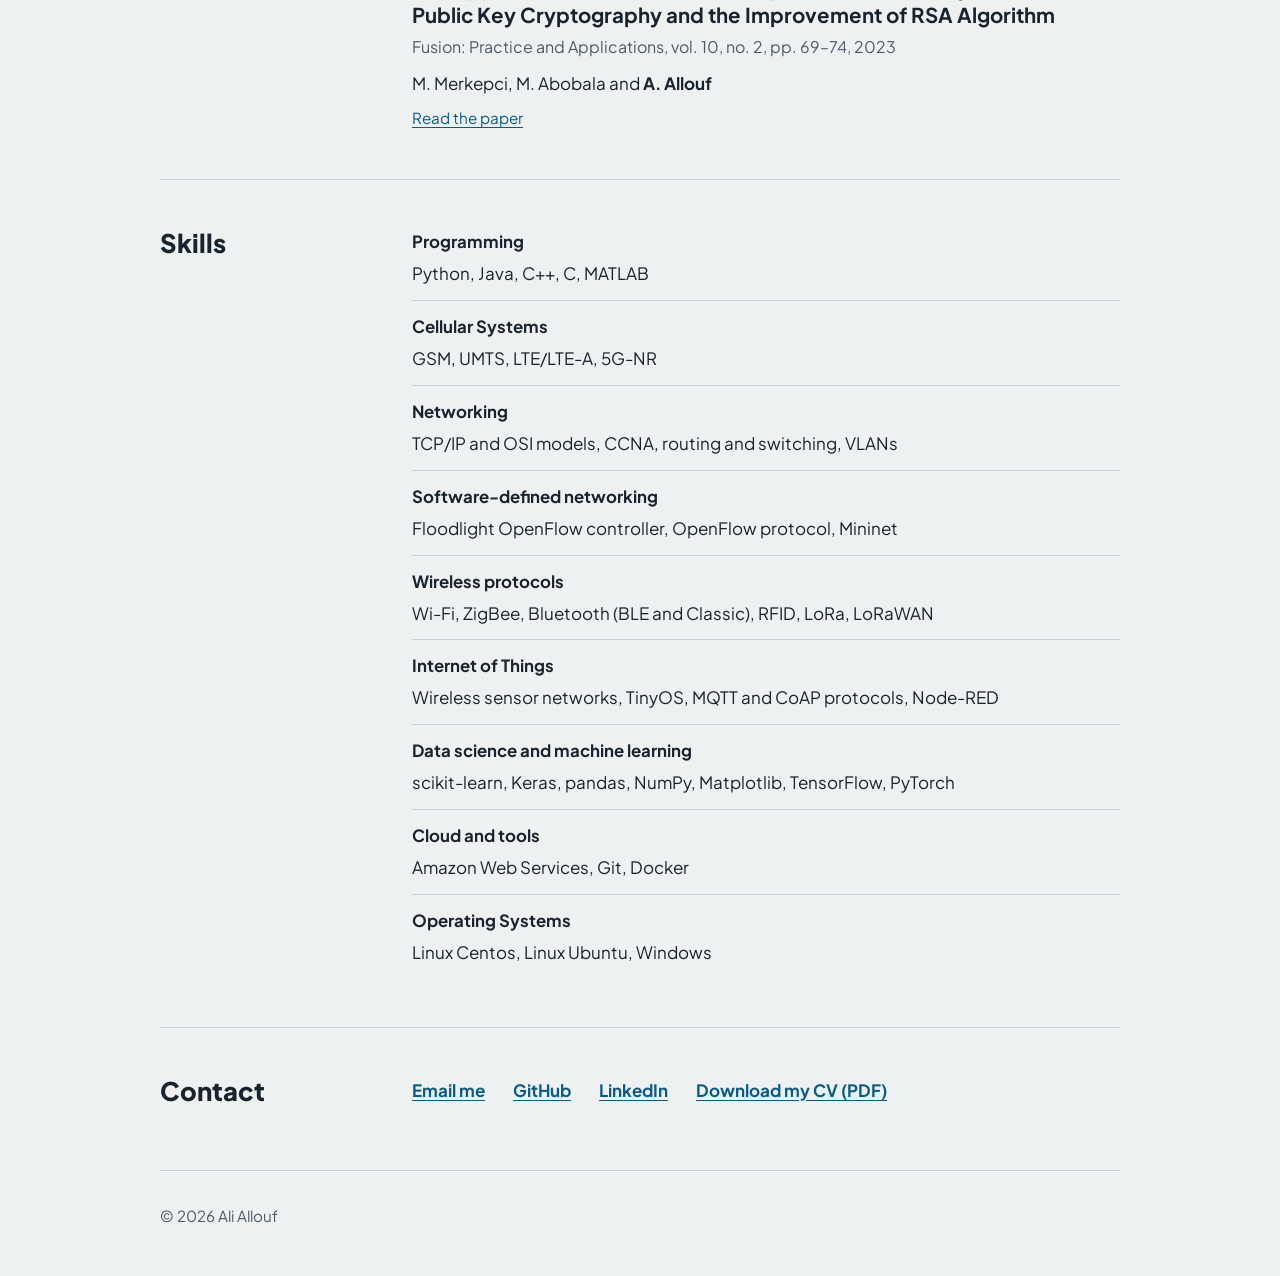
==== commit 9bf07a21: "Update skills and add versioning to stylesheet" ====
--- a/index.html
+++ b/index.html
@@ -9,7 +9,7 @@
   <meta property="og:description" content="Smart sensing, digital twins and urban traffic monitoring.">
   <meta property="og:type" content="website">
   <link rel="icon" href="assets/favicon.svg" type="image/svg+xml">
-  <link rel="stylesheet" href="assets/style.css">
+  <link rel="stylesheet" href="assets/style.css?v=2">
 </head>
 <body>
   <a class="skip" href="#main">Skip to content</a>
@@ -164,10 +164,15 @@
     <section class="block wrap" id="skills">
       <h2>Skills</h2>
       <dl class="body">
-        <div><dt>Data and machine learning</dt><dd>Tensor decomposition, optimal transport, decision trees, clustering, anomaly detection</dd></div>
-        <div><dt>Modeling and verification</dt><dd>Digital twins, SysML v2.0, UPPAAL, Z3 and SMT-LIB2, ReqIF</dd></div>
-        <div><dt>Engineering domains</dt><dd>Telecommunications, smart sensing, networking, intelligent traffic monitoring</dd></div>
-        <div><dt>Programming</dt><dd>Python</dd></div>
+        <div><dt>Programming</dt><dd>Python, Java, C++, C, MATLAB</dd></div>
+        <div><dt>Cellular Systems</dt><dd>GSM, UMTS, LTE/LTE-A, 5G-NR</dd></div>
+        <div><dt>Networking</dt><dd>TCP/IP and OSI models, CCNA, routing and switching, VLANs</dd></div>
+        <div><dt>Software-defined networking</dt><dd>Floodlight OpenFlow controller, OpenFlow protocol, Mininet</dd></div>
+        <div><dt>Wireless protocols</dt><dd>Wi-Fi, ZigBee, Bluetooth (BLE and Classic), RFID, LoRa, LoRaWAN</dd></div>
+        <div><dt>Internet of Things</dt><dd>Wireless sensor networks, TinyOS, MQTT and CoAP protocols, Node-RED</dd></div>
+        <div><dt>Data science and machine learning</dt><dd>scikit-learn, Keras, pandas, NumPy, Matplotlib, TensorFlow, PyTorch</dd></div>
+        <div><dt>Cloud and tools</dt><dd>Amazon Web Services, Git, Docker</dd></div>
+         <div><dt>Operating Systems</dt><dd>Linux Centos, Linux Ubuntu, Windows</dd></div>
       </dl>
     </section>
 
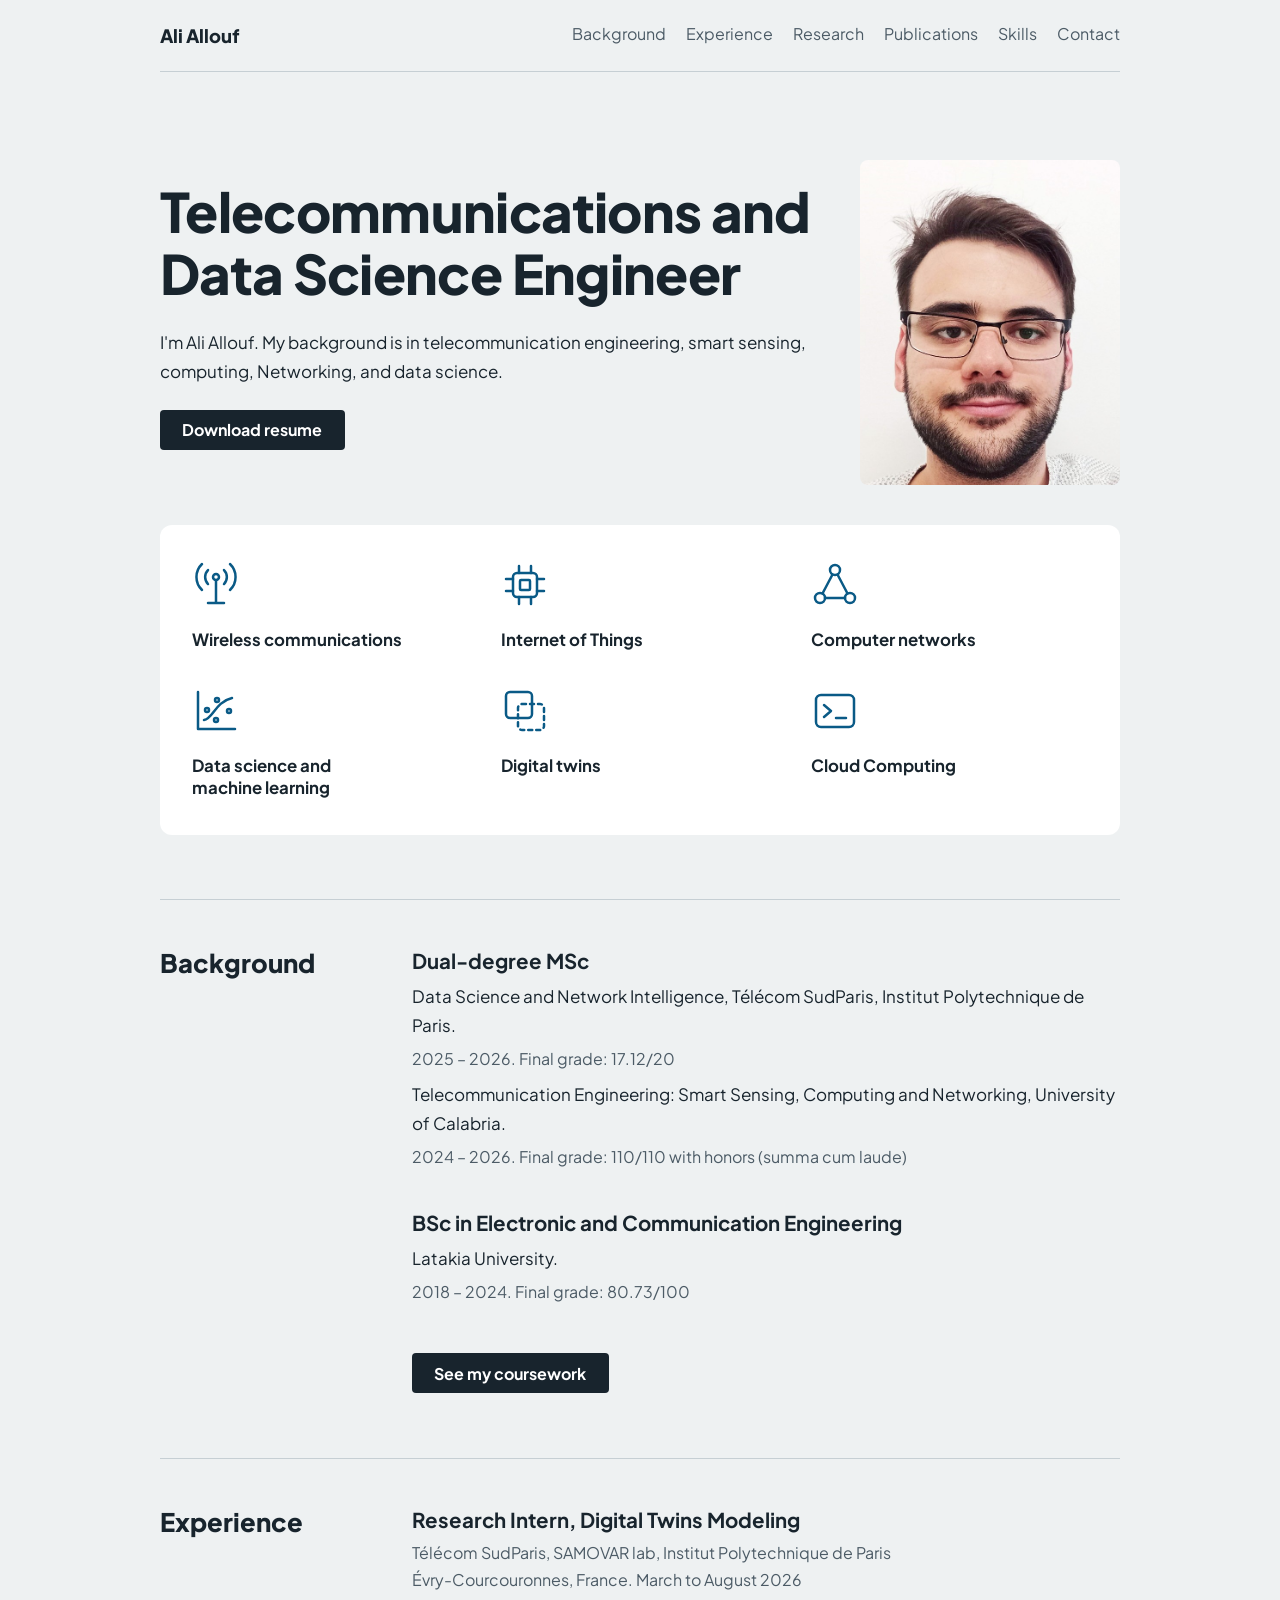
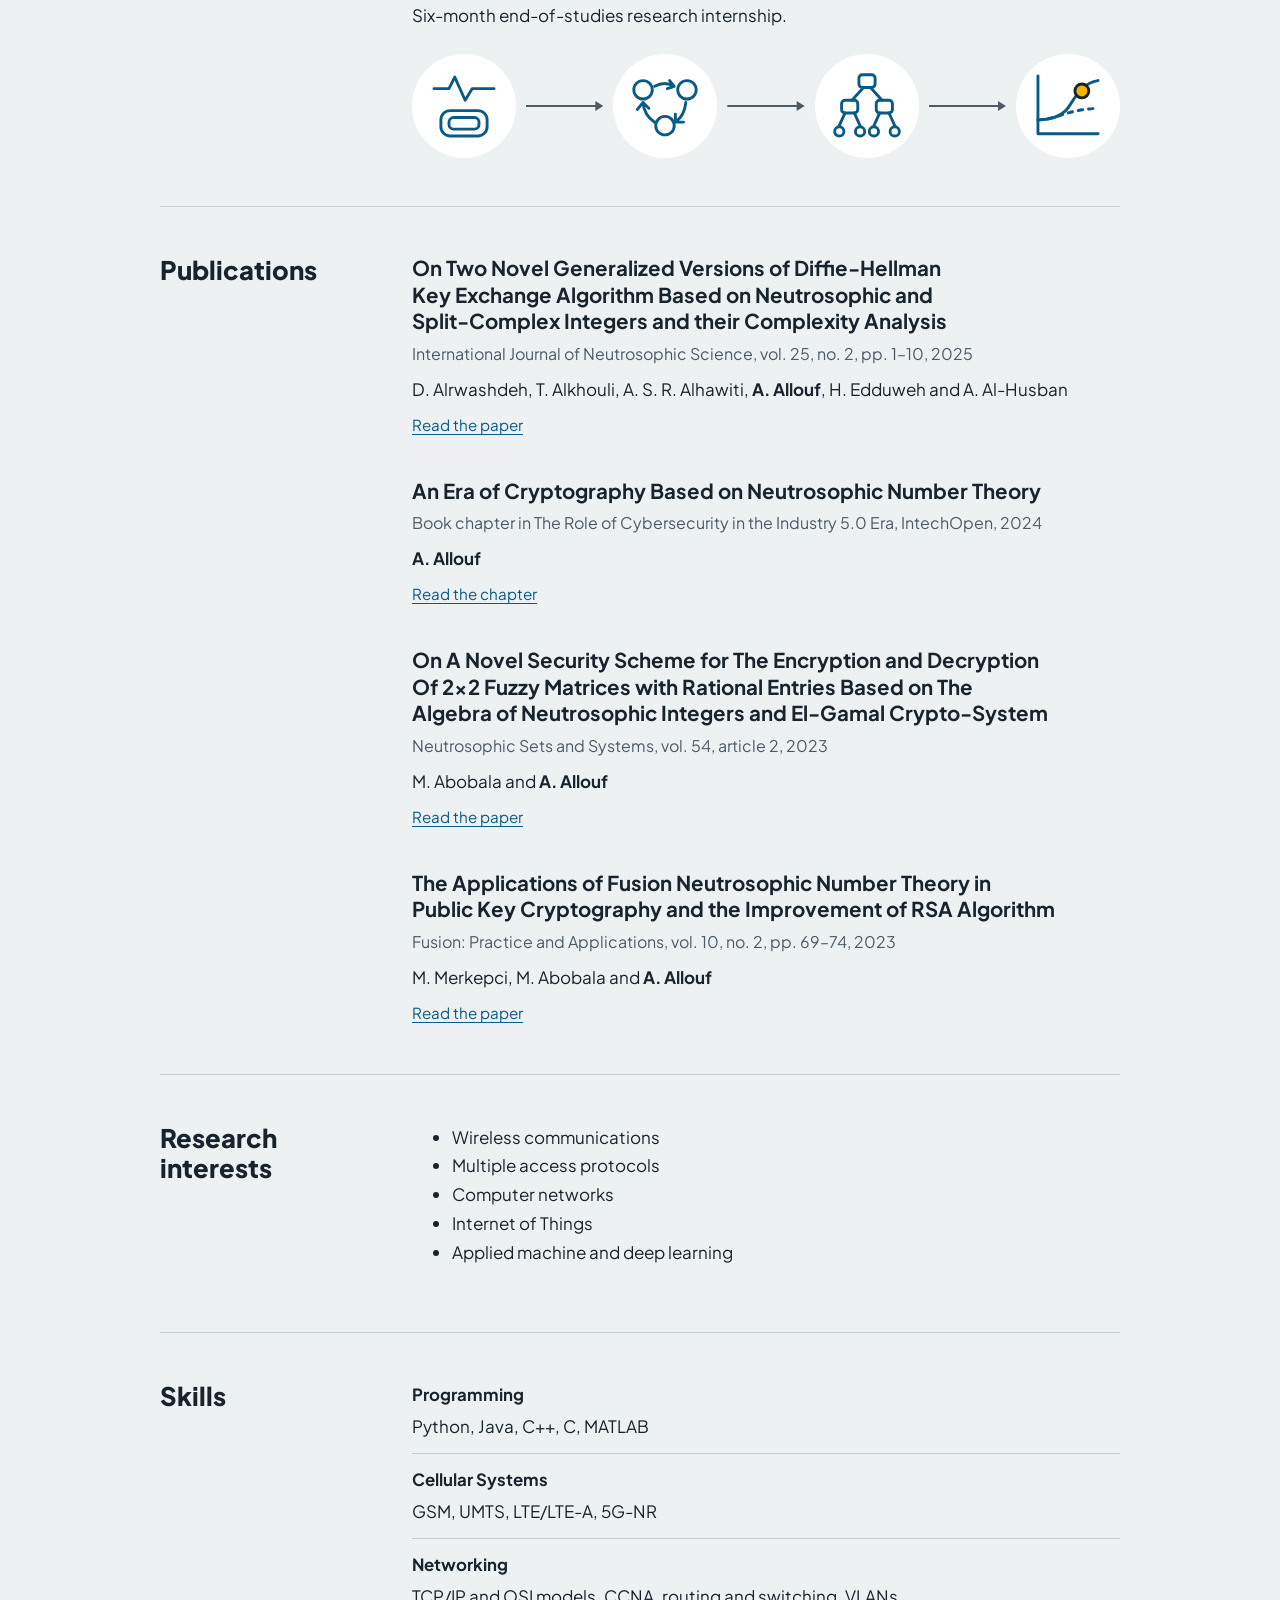
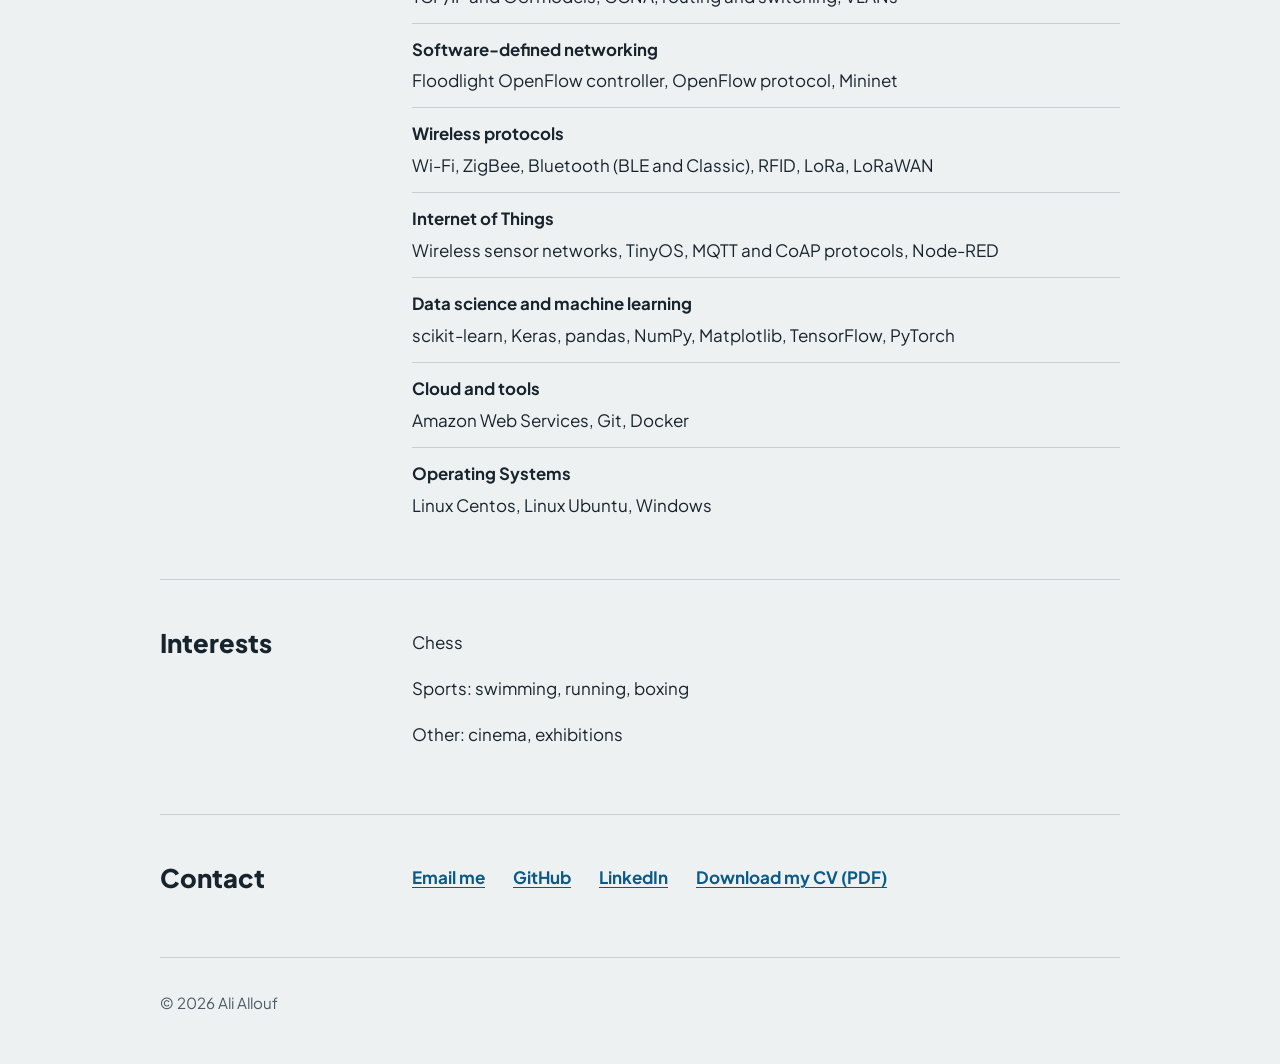
==== commit 52115fd7: "Add files via upload" ====
--- a/index.html
+++ b/index.html
@@ -83,6 +83,7 @@
           <p>Latakia University.</p>
           <p class="kind">2018 – 2024. Final grade: 80.73/100</p>
         </article>
+        <p><a class="button" href="coursework.html">See my coursework</a></p>
       </div>
     </section>
     
@@ -99,34 +100,6 @@
             <li><svg viewBox="-13 -13 90 90" role="img" aria-label="Machine learning baseline models"><rect x="25" y="5" width="14" height="11" rx="3"/><rect x="10" y="27" width="14" height="11" rx="3"/><rect x="40" y="27" width="14" height="11" rx="3"/><path d="M29 16 19 27M35 16l10 11M13 38l-5 11M21 38l5 11M43 38l-5 11M51 38l5 11"/><circle cx="8" cy="54" r="4"/><circle cx="26" cy="54" r="4"/><circle cx="38" cy="54" r="4"/><circle cx="56" cy="54" r="4"/></svg></li>
             <li><svg viewBox="-13 -13 90 90" role="img" aria-label="Detection and classification of behavioral drift"><path d="M6 6v50h52"/><path d="M6 44c16 0 24-9 52-10" stroke-dasharray="4 5"/><path d="M6 44c10 0 18-2 24-8s12-24 28-26"/><circle class="alert" cx="44" cy="19" r="6"/></svg></li>
           </ol>
-        </article>
-      </div>
-    </section>
-
-    <section class="block wrap" id="research">
-      <h2>Research</h2>
-      <div class="body">
-        <p>My work centers on the Bravo Murillo intersection in Madrid's Urban-North corridor and its inductive loop sensors.</p>
-
-        <article>
-          <h3>A tensor-based structural behavior discovery framework for urban digital twins</h3>
-          <p class="kind">Master's thesis</p>
-          <p>A framework that uses Tucker decomposition, with deliberately under-complete ranks (4, 4, 2), to discover behavior patterns in traffic data.</p>
-          <p class="methods">Tensor decomposition, Policy Tensor, digital twins</p>
-        </article>
-
-        <article>
-          <h3>Spatial traffic anomaly detection with optimal transport</h3>
-          <p class="kind">Research pipeline</p>
-          <p>Compares how traffic is distributed across sensors using Wasserstein (Earth Mover's) distance, with spatiotemporal cost matrices, to flag deviations from expected behavior.</p>
-          <p class="methods">Wasserstein and sliced Wasserstein distance, Python, Madrid Traffic Portal data</p>
-        </article>
-
-        <article>
-          <h3>From traffic data to verifiable behavior models</h3>
-          <p class="kind">Formal modeling</p>
-          <p>Decision trees divide traffic behavior into 44 temporal windows, and clustering their outputs limits state explosion. The model is expressed as ReqIF requirements, a SysML v2.0 state machine and SMT-LIB2 constraints checked with the Z3 solver, with what-if scenarios traced back to requirements.</p>
-          <p class="methods">Decision trees, clustering, Z3, SysML v2.0, UPPAAL, ReqIF</p>
         </article>
       </div>
     </section>
@@ -161,6 +134,19 @@
       </div>
     </section>
 
+    <section class="block wrap" id="research">
+      <h2>Research interests</h2>
+      <div class="body">
+        <ul>
+          <li>Wireless communications</li>
+          <li>Multiple access protocols</li>
+          <li>Computer networks</li>
+          <li>Internet of Things</li>
+          <li>Applied machine and deep learning</li>
+        </ul>
+      </div>
+    </section>
+
     <section class="block wrap" id="skills">
       <h2>Skills</h2>
       <dl class="body">
@@ -174,6 +160,15 @@
         <div><dt>Cloud and tools</dt><dd>Amazon Web Services, Git, Docker</dd></div>
          <div><dt>Operating Systems</dt><dd>Linux Centos, Linux Ubuntu, Windows</dd></div>
       </dl>
+    </section>
+
+    <section class="block wrap" id="interests">
+      <h2>Interests</h2>
+      <div class="body">
+        <p>Chess</p>
+        <p>Sports: swimming, running, boxing</p>
+        <p>Other: cinema, exhibitions</p>
+      </div>
     </section>
 
     <section class="block wrap" id="contact">
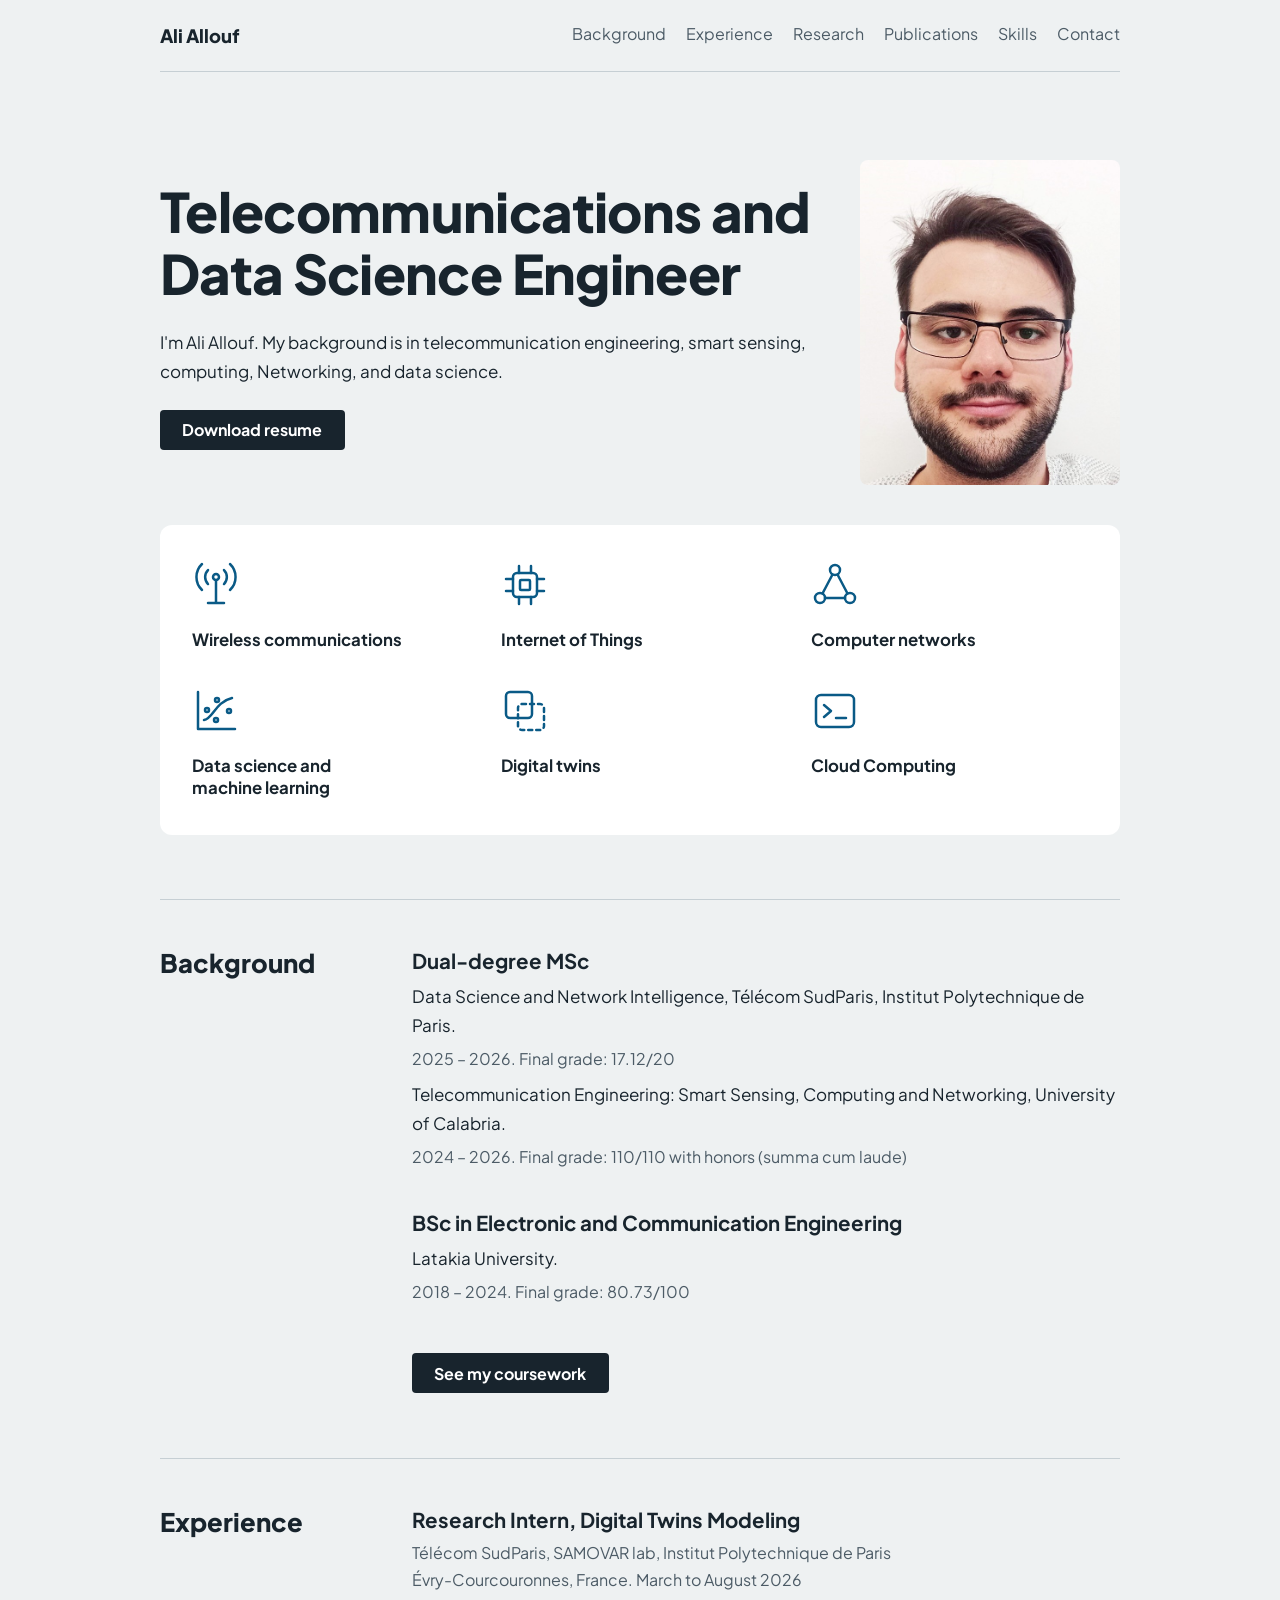
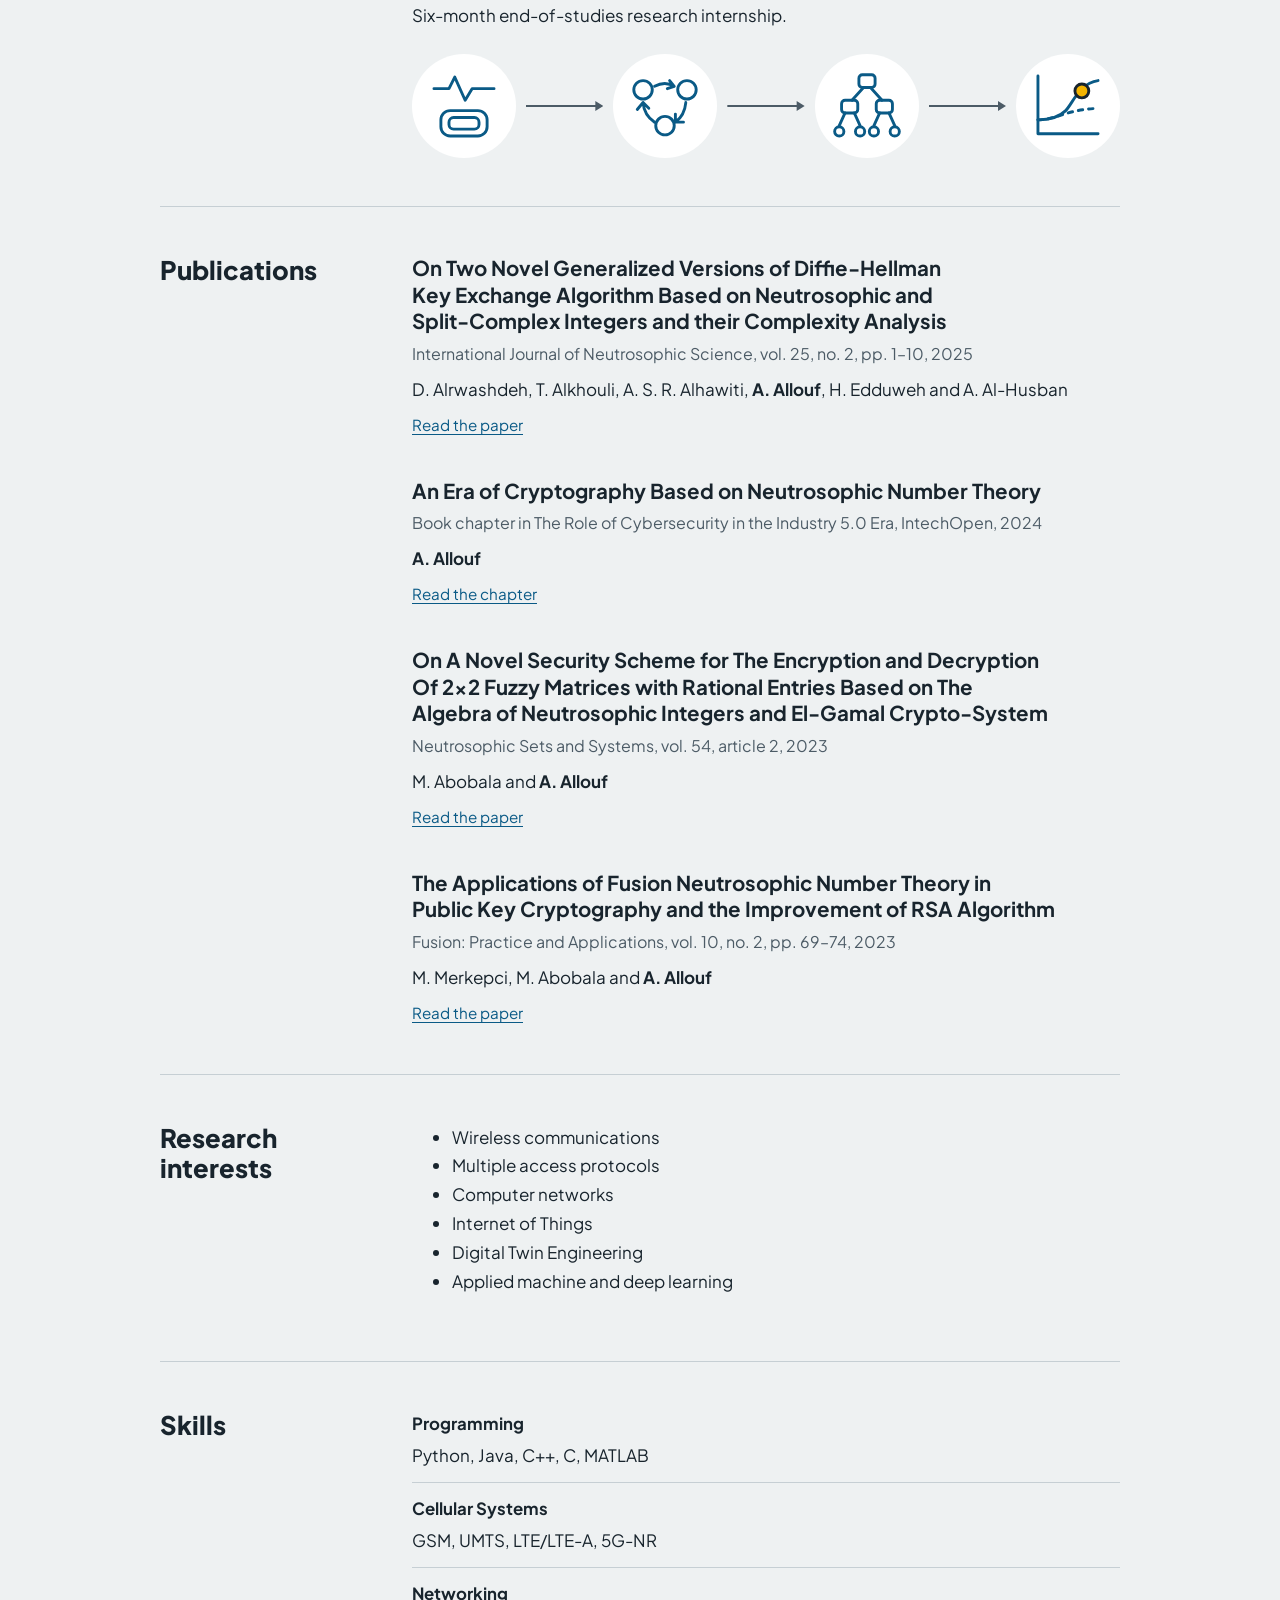
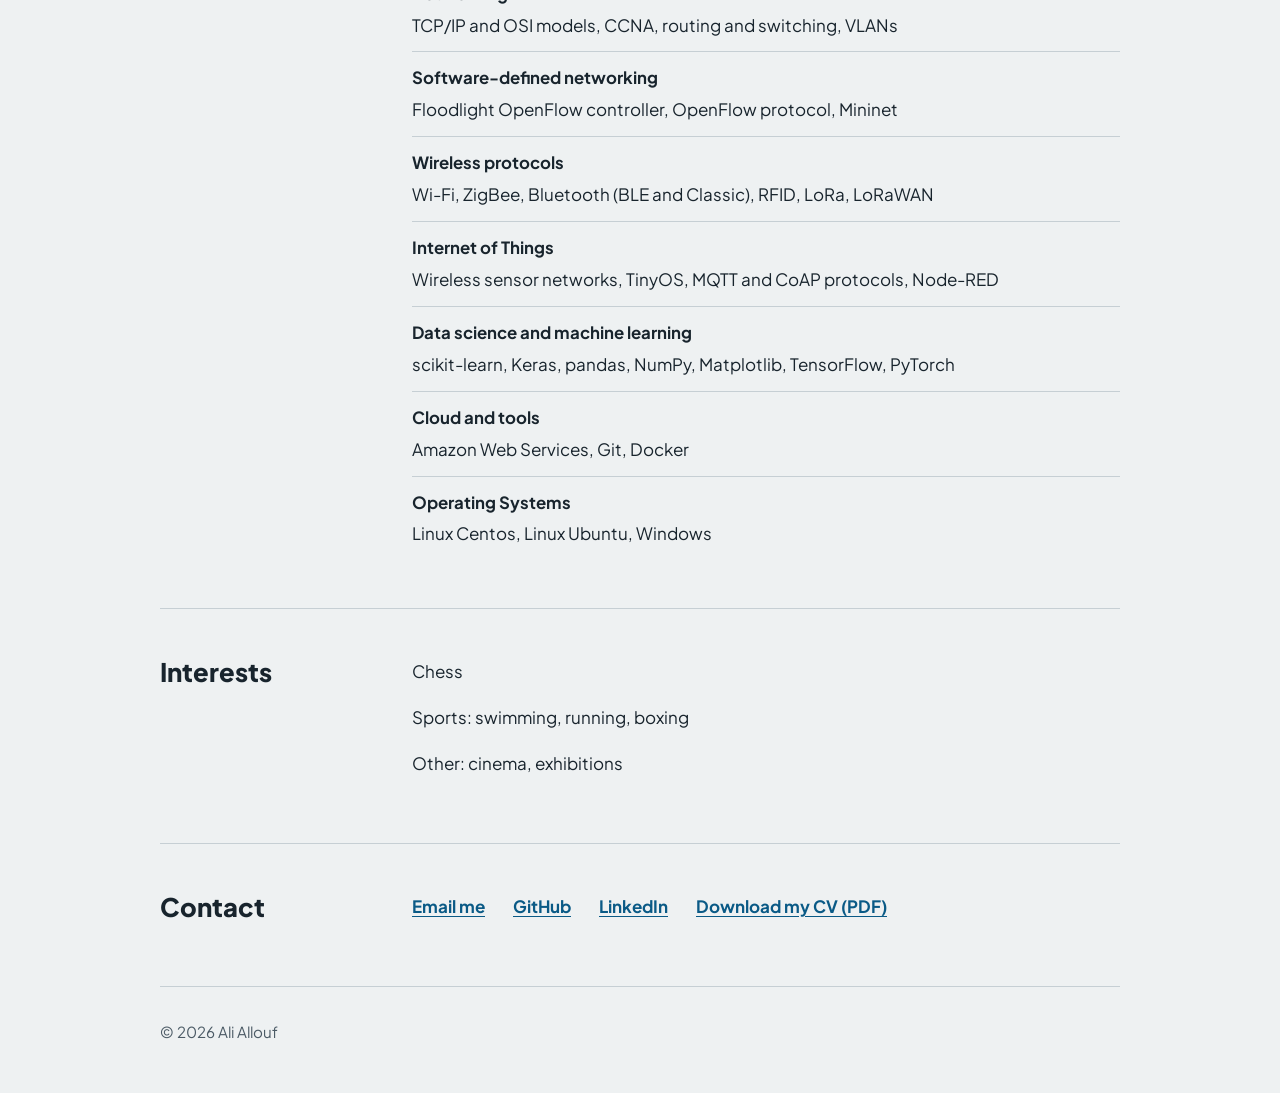
==== commit 6f40a7b1: "Update index.html" ====
--- a/index.html
+++ b/index.html
@@ -142,6 +142,7 @@
           <li>Multiple access protocols</li>
           <li>Computer networks</li>
           <li>Internet of Things</li>
+          <li>Digital Twin Engineering</li>
           <li>Applied machine and deep learning</li>
         </ul>
       </div>
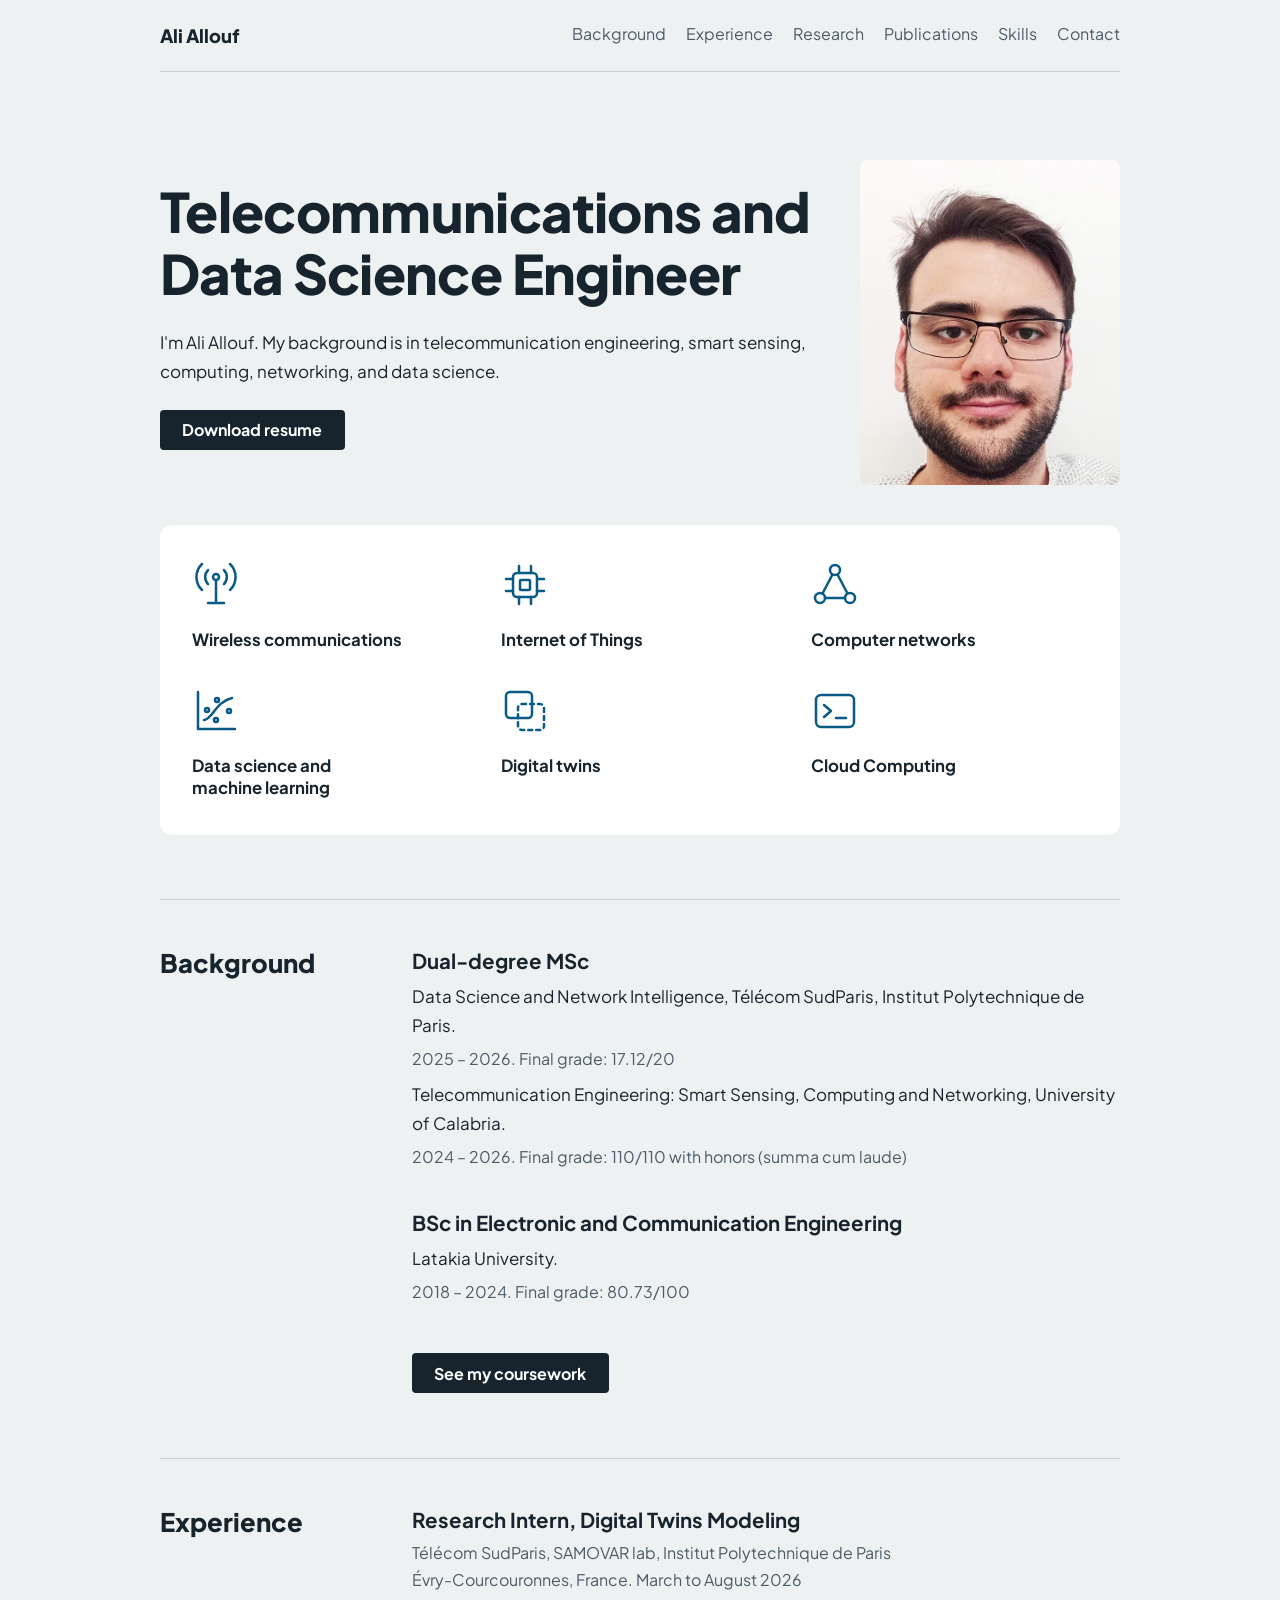
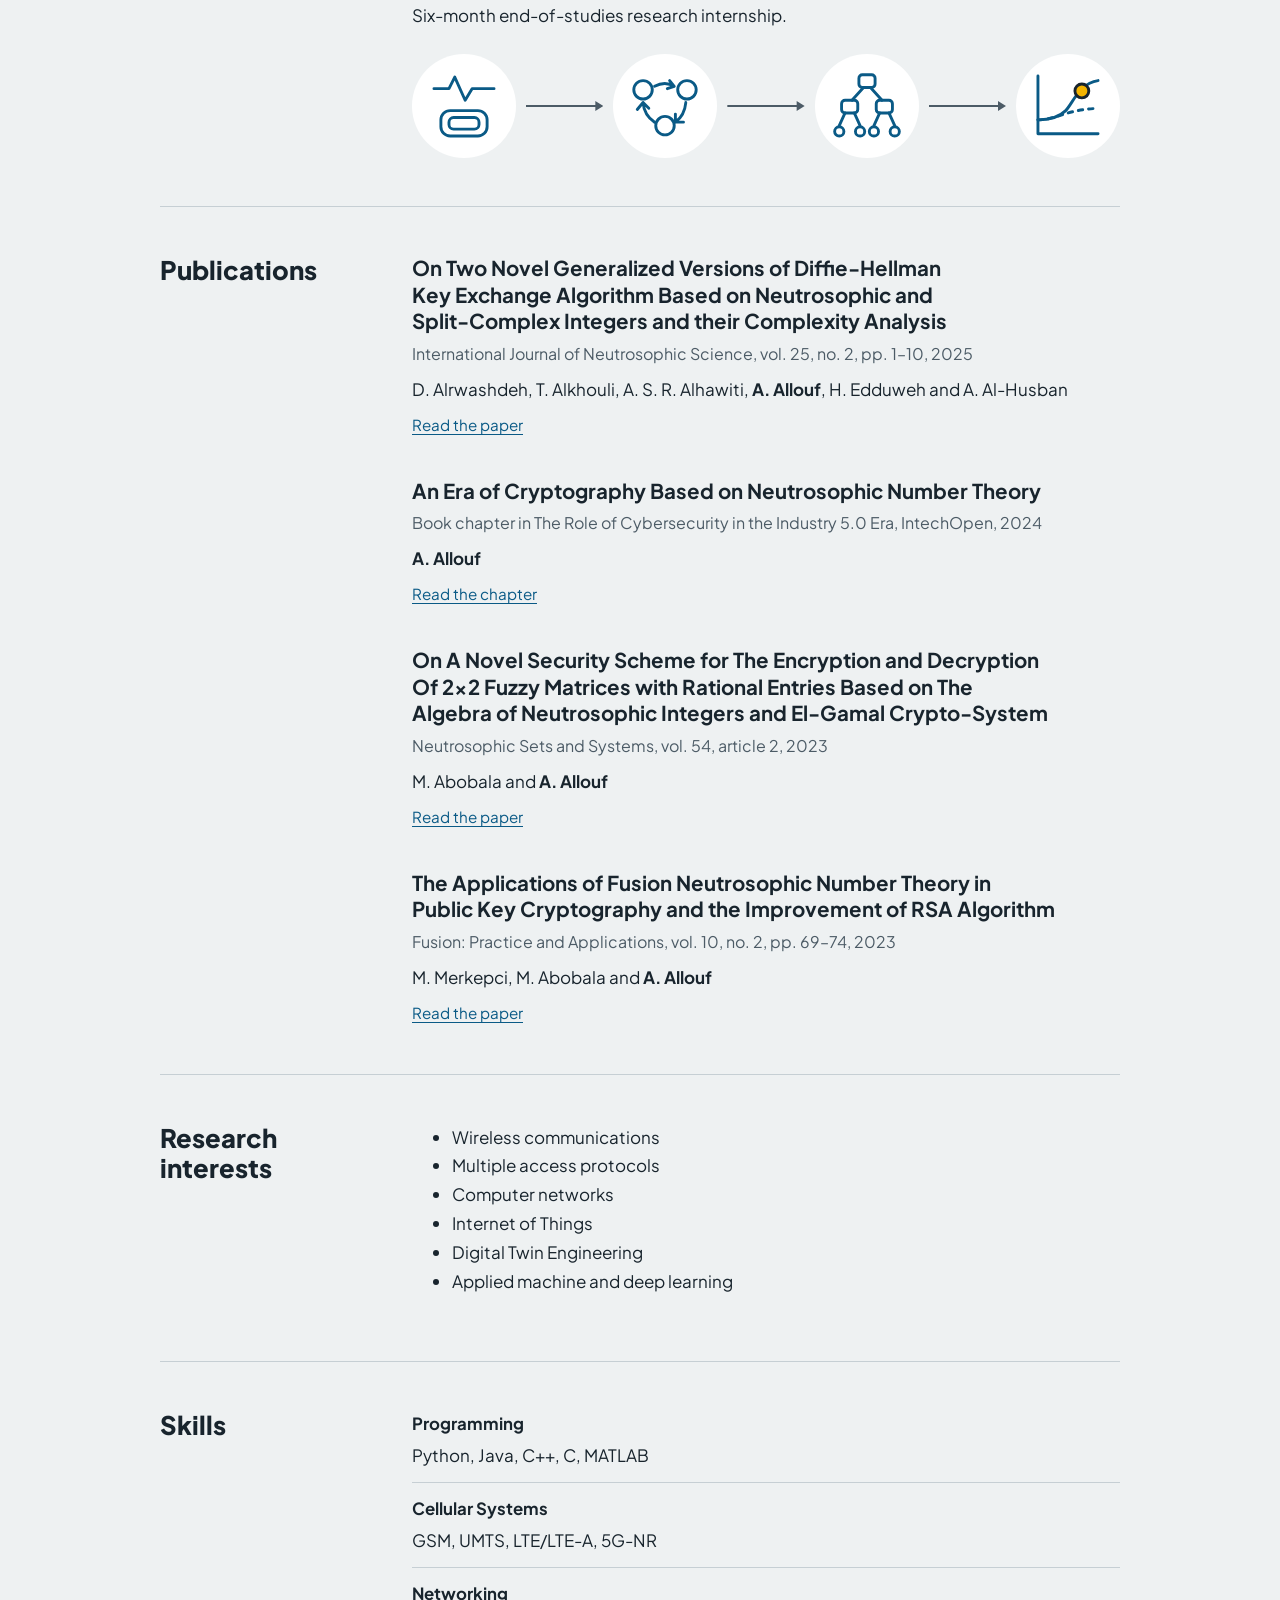
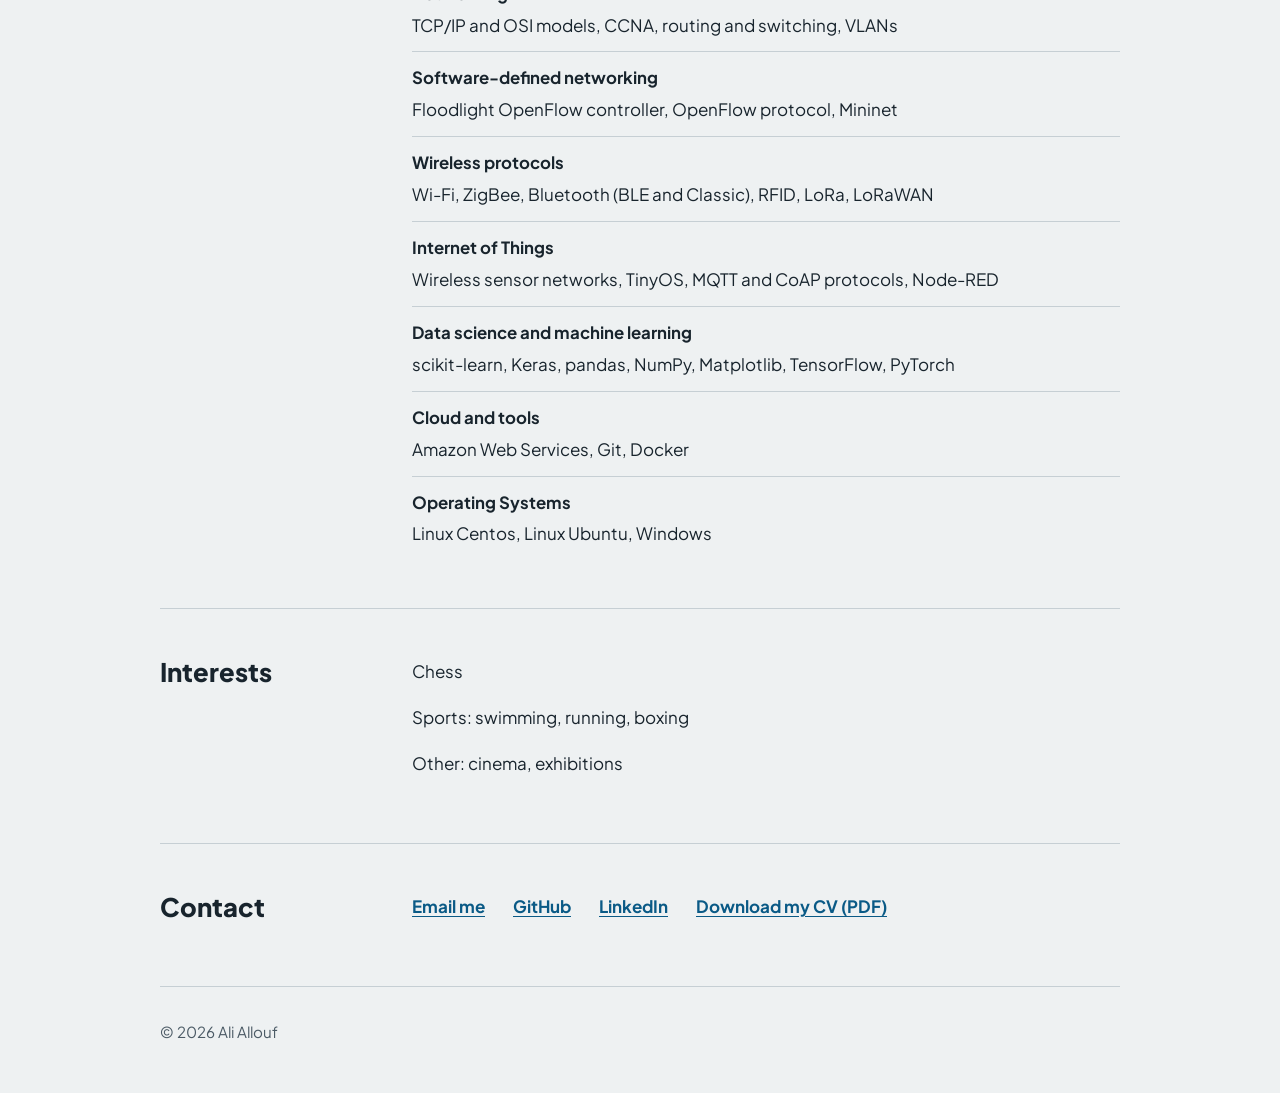
==== commit fc915294: "Update index.html" ====
--- a/index.html
+++ b/index.html
@@ -6,7 +6,7 @@
   <title>Ali Allouf: Telecommunications and Data Science Engineer </title>
   <meta name="description" content="Portfolio of Ali Allouf">
   <meta property="og:title" content="Ali Allouf">
-  <meta property="og:description" content="Smart sensing, digital twins and urban traffic monitoring.">
+  <meta property="og:description" content="">
   <meta property="og:type" content="website">
   <link rel="icon" href="assets/favicon.svg" type="image/svg+xml">
   <link rel="stylesheet" href="assets/style.css?v=2">
@@ -31,7 +31,7 @@
       <div>
         <!-- ===== INTRO START: change only the words between the tags ===== -->
         <h1>Telecommunications and Data Science Engineer</h1>
-        <p>I'm Ali Allouf. My background is in telecommunication engineering, smart sensing, computing, Networking, and data science.</p>
+        <p>I'm Ali Allouf. My background is in telecommunication engineering, smart sensing, computing, networking, and data science.</p>
         <!-- ===== INTRO END ===== -->
         <p><a class="button" href="assets/Ali_Allouf_CV.pdf" download>Download resume</a></p>
       </div>
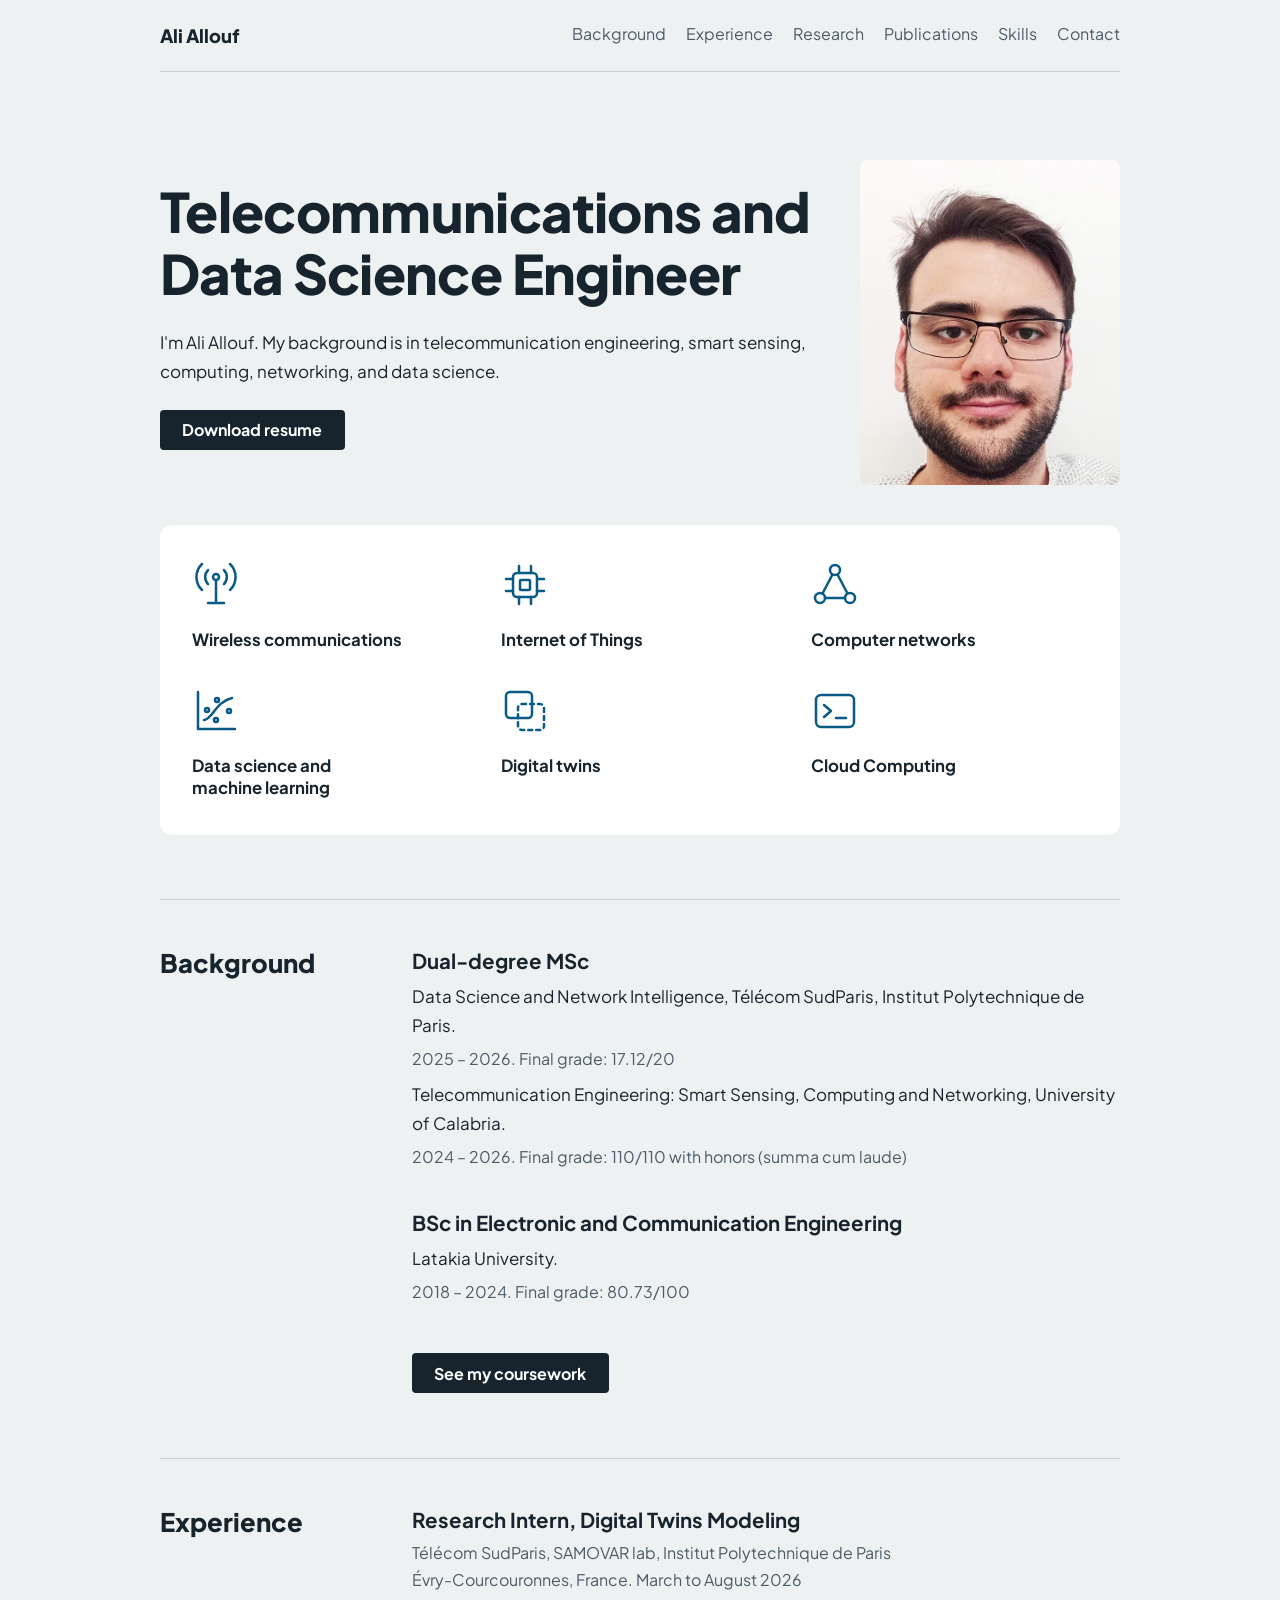
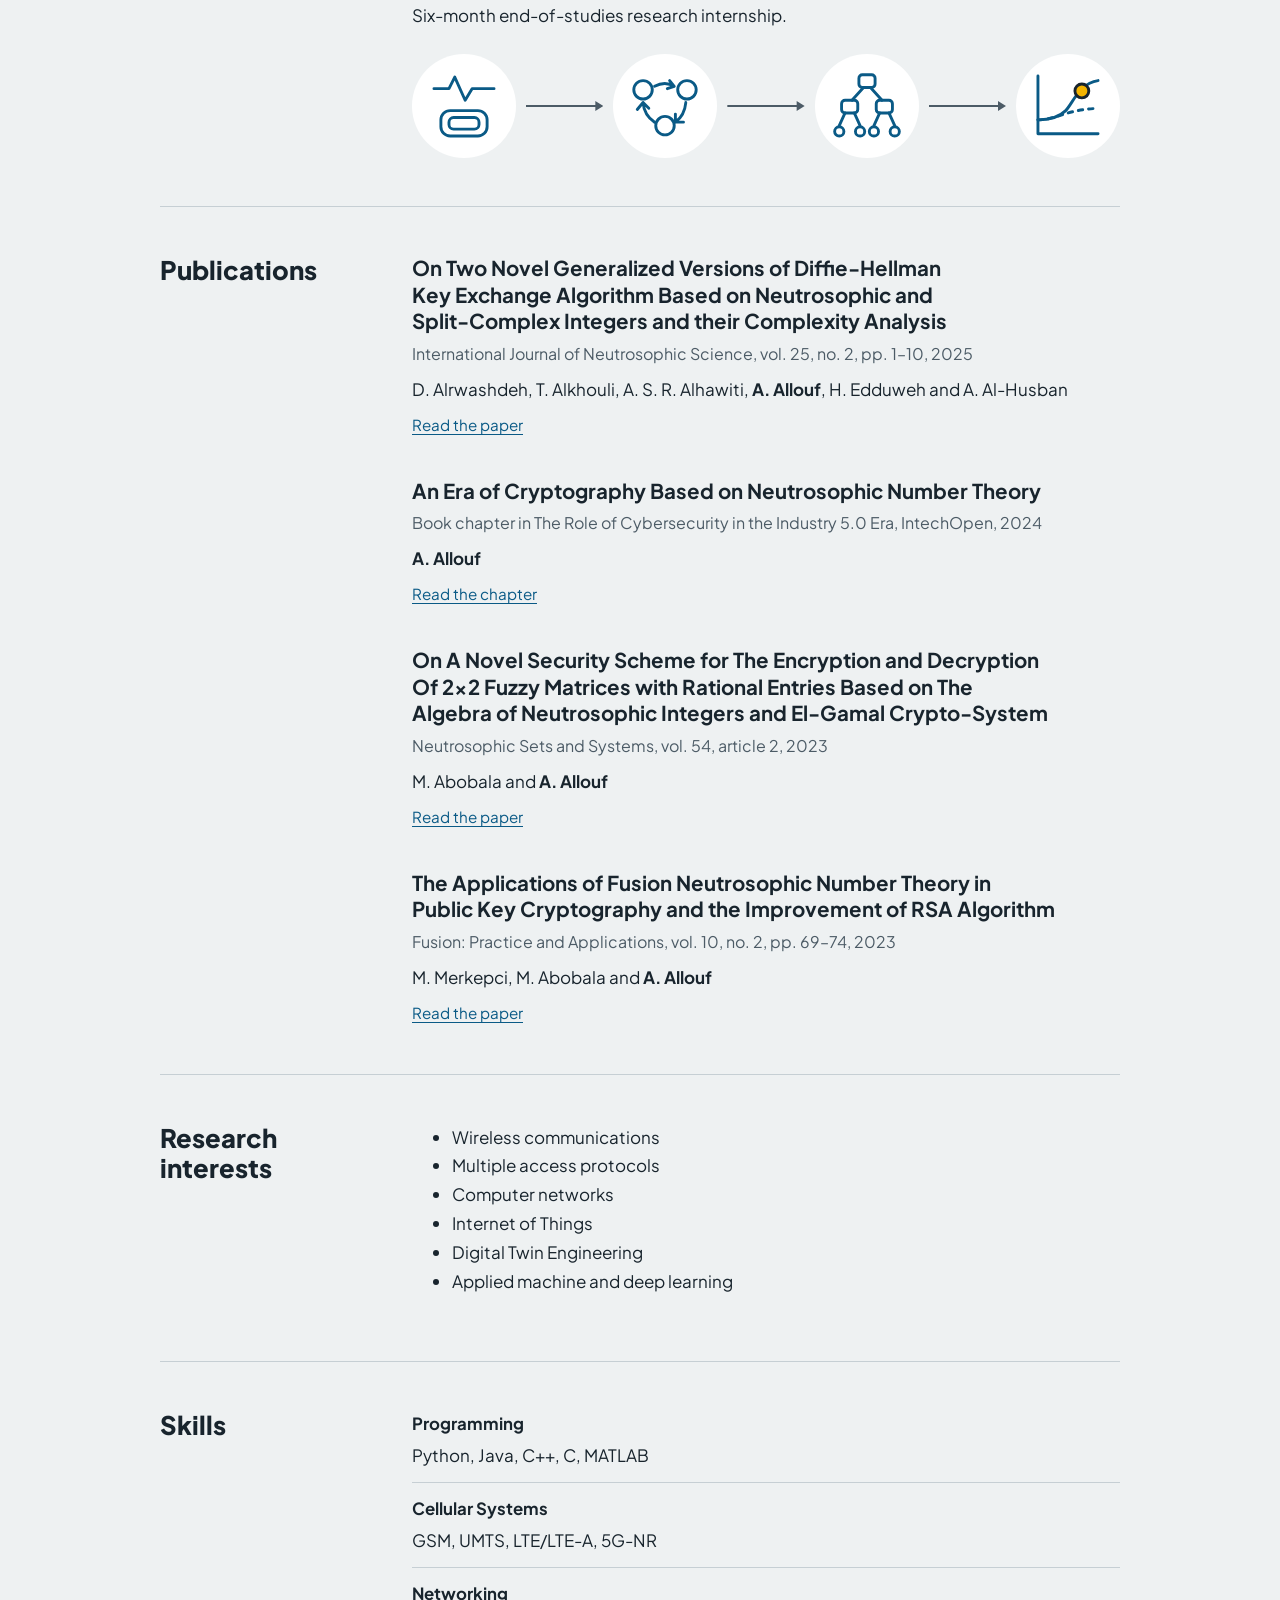
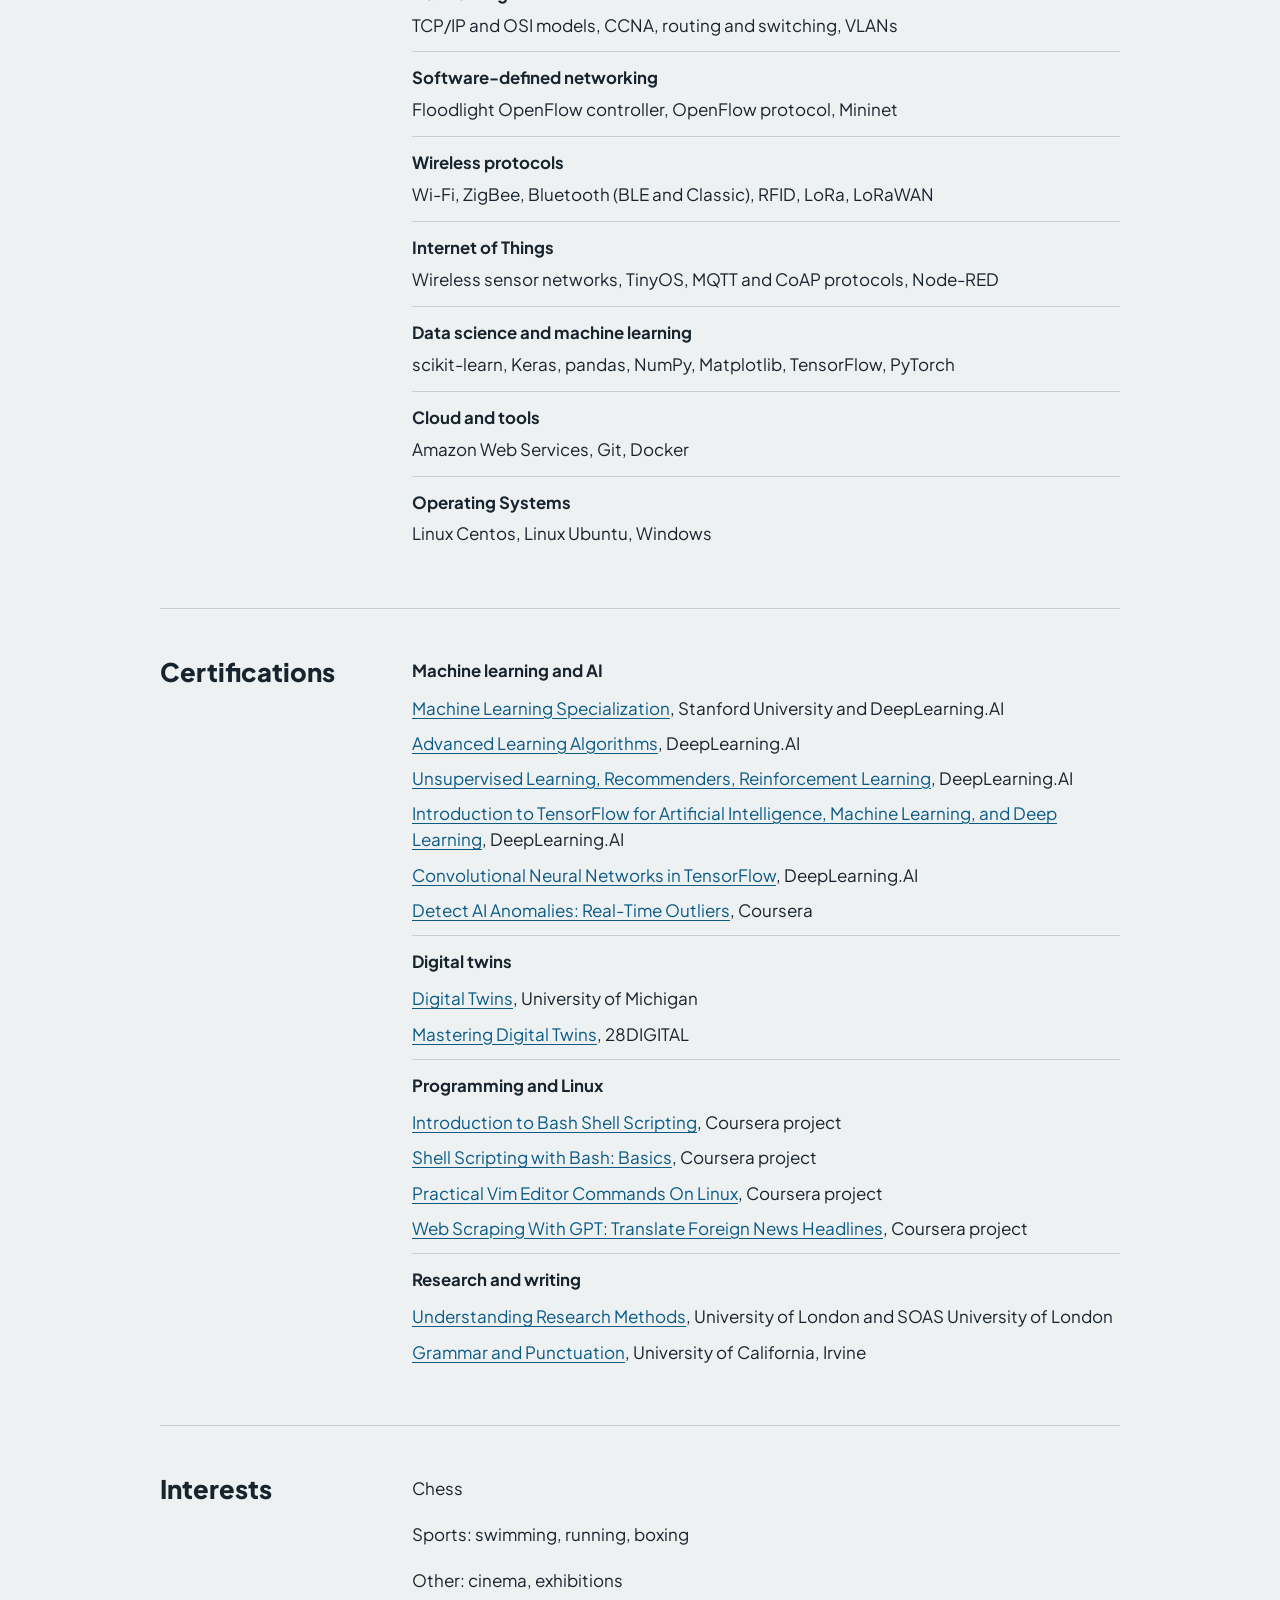
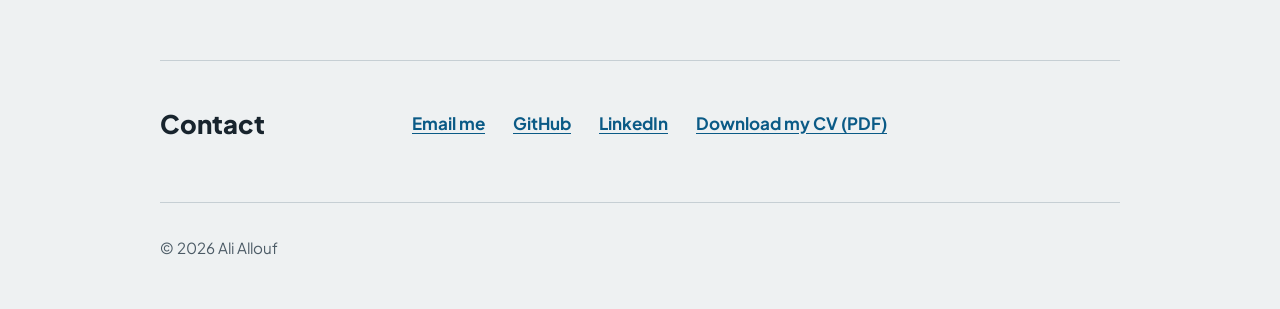
==== commit bb065998: "Update index.html" ====
--- a/index.html
+++ b/index.html
@@ -10,6 +10,7 @@
   <meta property="og:type" content="website">
   <link rel="icon" href="assets/favicon.svg" type="image/svg+xml">
   <link rel="stylesheet" href="assets/style.css?v=2">
+  <style>#certifications dd { margin-top: 0.55rem; line-height: 1.55; }</style>
 </head>
 <body>
   <a class="skip" href="#main">Skip to content</a>
@@ -163,6 +164,39 @@
       </dl>
     </section>
 
+    <section class="block wrap" id="certifications">
+      <h2>Certifications</h2>
+      <dl class="body">
+        <!-- To add a certificate, copy one <dd> line into the right group and change the link, title and issuer. -->
+        <div>
+          <dt>Machine learning and AI</dt>
+          <dd><a href="https://coursera.org/share/073547b4fcd7090e57861ca4db1e07f2">Machine Learning Specialization</a>, Stanford University and DeepLearning.AI</dd>
+          <dd><a href="https://coursera.org/share/5b2adaacc519c2a5a3698b143b3b9255">Advanced Learning Algorithms</a>, DeepLearning.AI</dd>
+          <dd><a href="https://coursera.org/share/ebc4a20aaa0fbd4e2a5d449fe69648b4">Unsupervised Learning, Recommenders, Reinforcement Learning</a>, DeepLearning.AI</dd>
+          <dd><a href="https://coursera.org/verify/P8JJAOY2XTD3">Introduction to TensorFlow for Artificial Intelligence, Machine Learning, and Deep Learning</a>, DeepLearning.AI</dd>
+          <dd><a href="https://coursera.org/share/457b1a9affda93d3386896cbd7179298">Convolutional Neural Networks in TensorFlow</a>, DeepLearning.AI</dd>
+          <dd><a href="https://coursera.org/verify/3RMZ5MR505RU">Detect AI Anomalies: Real-Time Outliers</a>, Coursera</dd>
+        </div>
+        <div>
+          <dt>Digital twins</dt>
+          <dd><a href="https://coursera.org/verify/QEHP296F9CB5">Digital Twins</a>, University of Michigan</dd>
+          <dd><a href="https://coursera.org/verify/B64F6B5LREGJ">Mastering Digital Twins</a>, 28DIGITAL</dd>
+        </div>
+        <div>
+          <dt>Programming and Linux</dt>
+          <dd><a href="https://coursera.org/verify/FXST5CC2E6UR">Introduction to Bash Shell Scripting</a>, Coursera project</dd>
+          <dd><a href="https://coursera.org/verify/M79GXPUBEVQH">Shell Scripting with Bash: Basics</a>, Coursera project</dd>
+          <dd><a href="https://coursera.org/verify/J3M5KG3U2P7X">Practical Vim Editor Commands On Linux</a>, Coursera project</dd>
+          <dd><a href="https://coursera.org/verify/29JKTV76JI49">Web Scraping With GPT: Translate Foreign News Headlines</a>, Coursera project</dd>
+        </div>
+        <div>
+          <dt>Research and writing</dt>
+          <dd><a href="https://coursera.org/verify/UM4V0C8UK7E0">Understanding Research Methods</a>, University of London and SOAS University of London</dd>
+          <dd><a href="https://coursera.org/verify/6FKLIKVLW0YU">Grammar and Punctuation</a>, University of California, Irvine</dd>
+        </div>
+      </dl>
+    </section>
+
     <section class="block wrap" id="interests">
       <h2>Interests</h2>
       <div class="body">
